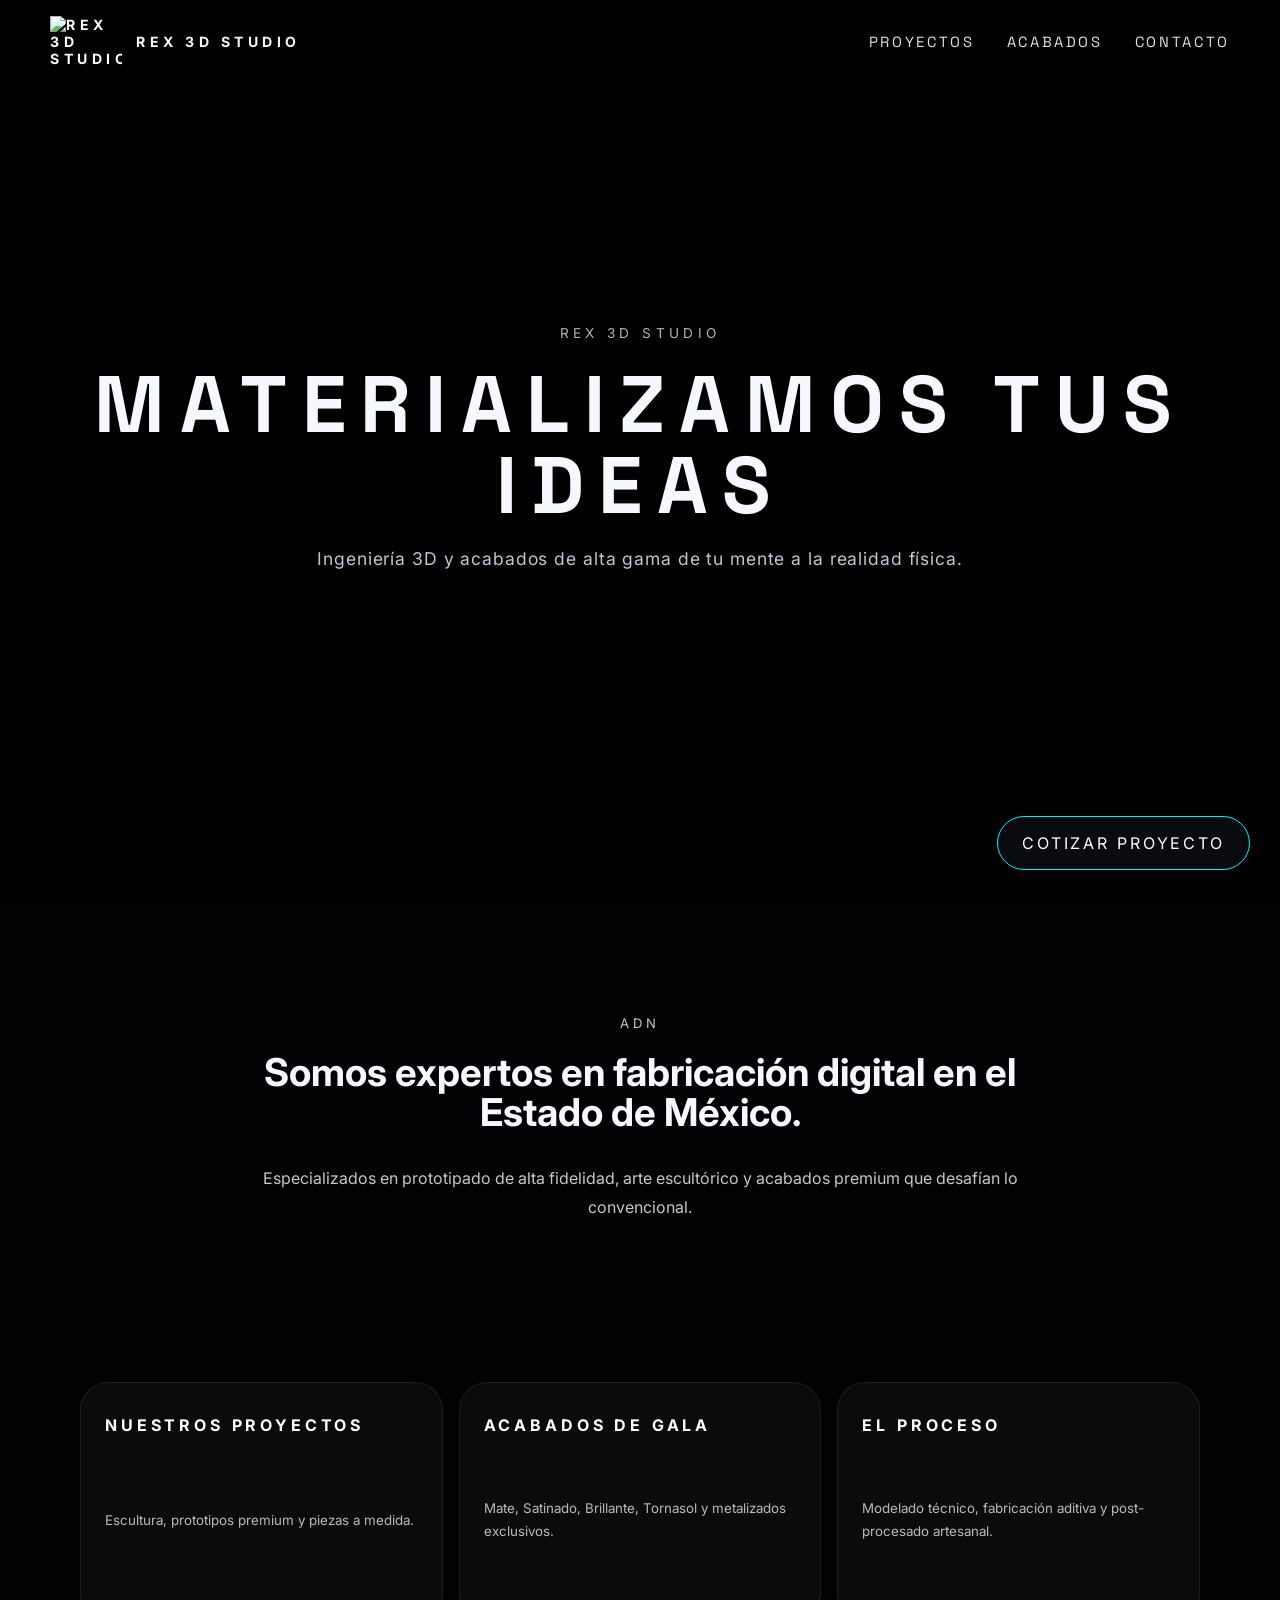
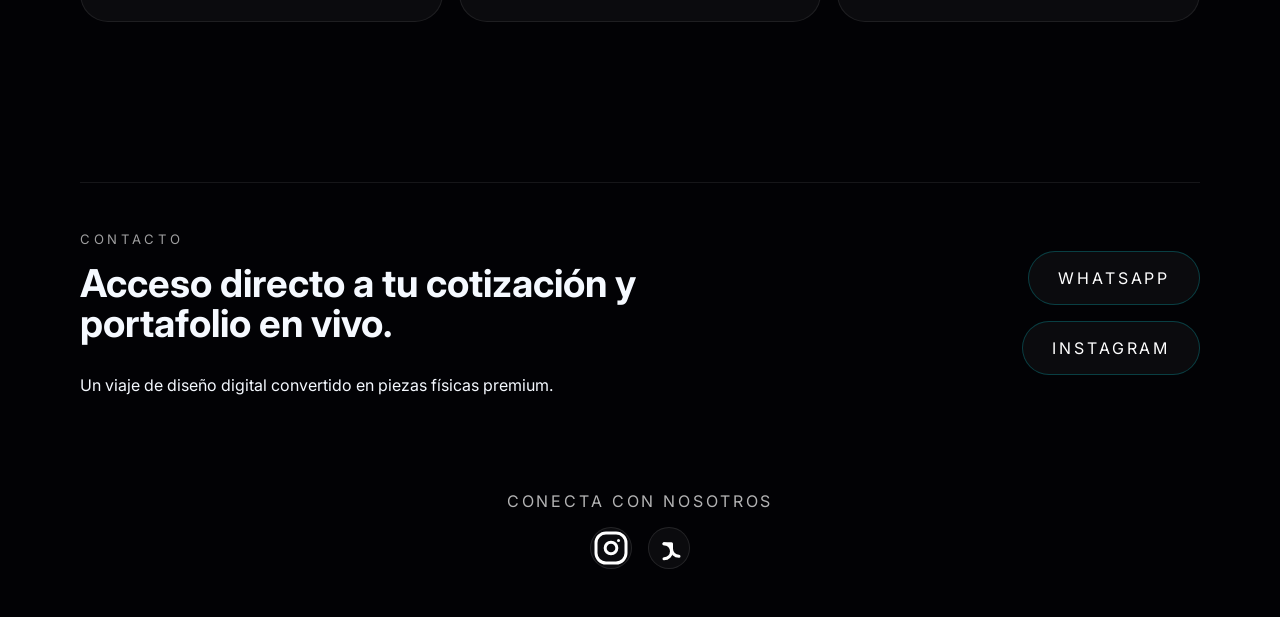
==== index.html @ b2975e6d "boton sig0.1" ====
﻿<!DOCTYPE html>
<html lang="es">
<head>
    <meta charset="UTF-8">
    <meta name="viewport" content="width=device-width, initial-scale=1.0">
    <title>REX 3D STUDIO | Si puedes imaginarlo, lo materializamos</title>
    <link rel="preconnect" href="https://fonts.googleapis.com">
    <link rel="preconnect" href="https://fonts.gstatic.com" crossorigin>
    <link href="https://fonts.googleapis.com/css2?family=Inter:wght@400;500;600;700;800&family=Space+Grotesk:wght@400;500;600;700&display=swap" rel="stylesheet">
    <link rel="stylesheet" href="styles.css">
</head>
<body>
    <div class="loading-line" id="loadingLine"></div>

    <header id="main-header">
        <div class="header-inner">
            <a href="#hero" class="brand">
                <img src="logo.jpeg" alt="REX 3D STUDIO" class="logo-image">
                <span>REX 3D STUDIO</span>
            </a>
            <nav class="nav-links">
                <a href="#proyectos">Proyectos</a>
                <a href="#acabados">Acabados</a>
                <a href="#contacto">Contacto</a>
            </nav>
        </div>
    </header>

    <main>
        <section class="hero" id="hero">
            <video class="hero-video" autoplay muted loop playsinline>
                <source src="timelaps.mp4" type="video/mp4">
            </video>
            <div class="hero-overlay"></div>
            <div class="hero-copy">
                <p class="eyebrow">REX 3D STUDIO</p>
                <h1 class="hero-title">MATERIALIZAMOS TUS IDEAS</h1>
                <p class="hero-subtitle">Ingeniería 3D y acabados de alta gama de tu mente a la realidad física.</p>
            </div>
        </section>

        <section class="section brand-adn">
            <div class="section-content compact">
                <p class="section-eyebrow">ADN</p>
                <h2>Somos expertos en fabricación digital en el Estado de México.</h2>
                <p>Especializados en prototipado de alta fidelidad, arte escultórico y acabados premium que desafían lo convencional.</p>
            </div>
        </section>

        <section class="section hub-cards" id="proyectos">
            <div class="section-content">
                <div class="miniapp-grid">
                    <button type="button" class="detail-card" data-panel="projects">
                        <span class="miniapp-label">NUESTROS PROYECTOS</span>
                        <small>Escultura, prototipos premium y piezas a medida.</small>
                    </button>
                    <button type="button" class="detail-card" data-panel="acabados">
                        <span class="miniapp-label">ACABADOS DE GALA</span>
                        <small>Mate, Satinado, Brillante, Tornasol y metalizados exclusivos.</small>
                    </button>
                    <button type="button" class="detail-card" data-panel="process">
                        <span class="miniapp-label">EL PROCESO</span>
                        <small>Modelado técnico, fabricación aditiva y post-procesado artesanal.</small>
                    </button>
                </div>
            </div>
        </section>

        <div id="acabados"></div>

        <section class="section contact" id="contacto">
            <div class="section-content contact-content">
                <div>
                    <p class="section-eyebrow">Contacto</p>
                    <h2>Acceso directo a tu cotización y portafolio en vivo.</h2>
                    <p>Un viaje de diseño digital convertido en piezas físicas premium.</p>
                </div>
                <div class="action-group">
                    <a class="contact-link" href="https://wa.me/" target="_blank" rel="noreferrer">WhatsApp</a>
                    <a class="contact-link contact-secondary" href="https://www.instagram.com/" target="_blank" rel="noreferrer">Instagram</a>
                </div>
            </div>
        </section>

        <footer class="footer">
            <div class="footer-inner">
                <p>Conecta con nosotros</p>
                <div class="social-icons">
                    <a href="https://www.instagram.com/" target="_blank" rel="noreferrer" aria-label="Instagram">
                        <svg viewBox="0 0 24 24" fill="none" stroke="currentColor" stroke-width="1.8" stroke-linecap="round" stroke-linejoin="round">
                            <rect x="3" y="3" width="18" height="18" rx="6"></rect>
                            <path d="M16.5 7.5h.01"></path>
                            <path d="M12 8.5a3.5 3.5 0 1 0 0 7 3.5 3.5 0 0 0 0-7z"></path>
                        </svg>
                    </a>
                    <a href="https://www.tiktok.com/" target="_blank" rel="noreferrer" aria-label="TikTok">
                        <svg viewBox="0 0 24 24" fill="none" stroke="currentColor" stroke-width="1.8" stroke-linecap="round" stroke-linejoin="round">
                            <path d="M9 18.5a4.5 4.5 0 1 0 0-9"></path>
                            <path d="M9 9.5h4.5v3a4.5 4.5 0 0 0 4.5 4.5"></path>
                        </svg>
                    </a>
                </div>
            </div>
        </footer>
    </main>

    <div id="detailOverlay" class="detail-overlay" aria-hidden="true">
        <div class="detail-overlay-card">
            <button type="button" class="detail-close" aria-label="Cerrar detalles">×</button>
            <div class="detail-panel active" data-panel="projects">
                <p class="section-eyebrow">NUESTROS PROYECTOS</p>
                <h2>Piezas esculturales con ingeniería aplicada.</h2>
                <p class="detail-copy">Cada proyecto nace de una idea, se desarrolla con precisión técnica y se termina con un acabado digno de una exposición. Operamos en el Estado de México con procesos adaptados a piezas únicas y series limitadas.</p>
                <div class="detail-gallery">
                    <div class="detail-card-media" style="background-image: url('new dino.jpeg');"></div>
                    <div class="detail-card-media" style="background-image: url('t rex.jpg');"></div>
                    <div class="detail-card-media" style="background-image: url('dino-scroll.png.jpeg');"></div>
                </div>
            </div>
            <div class="detail-panel" data-panel="acabados">
                <p class="section-eyebrow">ACABADOS DE GALA</p>
                <h2>Texturas premium que trascienden el molde.</h2>
                <p class="detail-copy">Desde un mate profundo hasta metales luminosos, cada acabado está pensado para intensificar la presencia de la pieza en su entorno.</p>
                <ul class="finish-list">
                    <li>Mate</li>
                    <li>Satinado</li>
                    <li>Brillante</li>
                    <li>Tornasol</li>
                    <li>MC00</li>
                    <li>Hidrocromo</li>
                    <li>Metalizado Oro</li>
                    <li>Metalizado Plata</li>
                    <li>Metalizado Bronce</li>
                </ul>
            </div>
            <div class="detail-panel" data-panel="process">
                <p class="section-eyebrow">EL PROCESO</p>
                <h2>De la idea al objeto con excelencia técnica.</h2>
                <div class="process-grid">
                    <div class="process-step">
                        <span>1</span>
                        <h3>Modelado / Optimización</h3>
                        <p>Adaptamos tu idea al volumen y tipo de pieza, garantizando calidad, solidez y suavidad en cada cara.</p>
                    </div>
                    <div class="process-step">
                        <span>2</span>
                        <h3>Fabricación Aditiva</h3>
                        <p>Impresión de precisión con soporte inteligente y perfiles optimizados para minimizar retrabajo.</p>
                    </div>
                    <div class="process-step">
                        <span>3</span>
                        <h3>Post-procesado Artesanal</h3>
                        <p>Pulido, pintura y acabado manual para un resultado que combina ingeniería y presencia de galería.</p>
                    </div>
                </div>
            </div>
        </div>
    </div>

    <button type="button" id="btn-cotizar-flotante" class="sticky-quote">COTIZAR PROYECTO</button>

    <div id="modal-cotizacion" class="quote-modal" aria-hidden="true">
        <div class="quote-modal-backdrop"></div>
        <div class="quote-modal-card">
            <button type="button" class="modal-close" aria-label="Cerrar cotización">×</button>
            <div class="modal-heading">
                <p class="modal-eyebrow">Solicitud de Cotización</p>
                <h2>Calcula tu presupuesto</h2>
                <p>Ingresa datos, obtén un estimado y confirma tu proyecto por WhatsApp.</p>
            </div>
            <form class="quote-form">
                <!-- PASO 1: Materiales -->
                <div id="paso-1" class="quote-step active">
                    <label>
                        Selección de Base
                        <select id="acabadoSelect" name="tipoBase">
                            <option value="" disabled selected>Selecciona una base</option>
                            <option value="Filamento Directo">Filamento Directo (Económico)</option>
                            <option value="Acabado Plus">Acabado Plus</option>
                        </select>
                    </label>
                    <label>
                        Efecto Especial
                        <select id="efectoSelect" name="acabadoEspecial">
                            <option value="" disabled selected>Selecciona un efecto</option>
                            <option value="Mate">Mate</option>
                            <option value="Satinado">Satinado</option>
                            <option value="Brillante">Brillante</option>
                            <option value="Tornasol">Tornasol</option>
                            <option value="MC00">MC00</option>
                            <option value="Hidrocromo">Hidrocromo</option>
                            <option value="Metalizado Oro">Metalizado Oro</option>
                            <option value="Metalizado Plata">Metalizado Plata</option>
                            <option value="Metalizado Bronce">Metalizado Bronce</option>
                        </select>
                    </label>
                    <p class="quote-error" id="quoteError-paso-1"></p>
                    <div class="step-footer">
                        <button type="button" id="btn-siguiente-paso-1" class="btn-secondary">Siguiente</button>
                    </div>
                </div>

                <!-- PASO 2: Ingeniería -->
                <div id="paso-2" class="quote-step" style="display: none;">
                    <div class="dimension-grid">
                        <label>
                            Largo (mm)
                            <input type="number" id="input-largo" name="largo" min="0" step="1" placeholder="Largo">
                        </label>
                        <label>
                            Ancho (mm)
                            <input type="number" id="input-ancho" name="ancho" min="0" step="1" placeholder="Ancho">
                        </label>
                        <label>
                            Alto (mm)
                            <input type="number" id="input-alto" name="alto" min="0" step="1" placeholder="Alto">
                        </label>
                        <label>
                            Cantidad de piezas
                            <input type="number" id="input-cantidad" name="cantidad" min="1" step="1" placeholder="1" value="1">
                        </label>
                    </div>
                    <p class="quote-error" id="quoteError-paso-2"></p>
                    <div class="step-footer step-controls">
                        <button type="button" id="btn-anterior-paso-2" class="btn-secondary prev-step">Anterior</button>
                        <button type="button" id="btn-siguiente-paso-2" class="btn-secondary">Siguiente</button>
                    </div>
                </div>

                <!-- PASO 3: Personalización -->
                <div id="paso-3" class="quote-step" style="display: none;">
                    <label>
                        Especificaciones (opcional)
                        <textarea id="textarea-especificaciones" name="especificaciones" rows="4" placeholder="Describe detalles opcionales, colores, texturas o usos"></textarea>
                    </label>
                    <label>
                        Imágenes de referencia (opcional, máximo 2)
                        <input type="file" id="input-imagenes" name="imagenes" accept="image/png, image/jpeg, image/webp" multiple>
                    </label>
                    <p class="quote-error" id="quoteError-paso-3"></p>
                    <div class="step-footer step-controls">
                        <button type="button" id="btn-anterior-paso-3" class="btn-secondary prev-step">Anterior</button>
                        <button type="button" id="btn-siguiente-paso-3" class="btn-secondary">Siguiente</button>
                    </div>
                </div>

                <!-- PASO 4: Resultado -->
                <div id="paso-4" class="quote-step" style="display: none;">
                    <div class="estimate-result" id="estimateResult"></div>
                    <div class="step-footer step-controls">
                        <button type="button" id="btn-anterior-paso-4" class="btn-secondary prev-step">Anterior</button>
                        <button type="button" id="btn-confirmar" class="btn-secondary">Finalizar y Enviar a WhatsApp</button>
                    </div>
                </div>
            </form>
        </div>
    </div>

    <script src="script.js"></script>
</body>
</html>
---- styles.css ----
﻿/* Reset y base */
* {
    margin: 0;
    padding: 0;
    box-sizing: border-box;
}

:root {
    color-scheme: dark;
    font-family: 'Inter', sans-serif;
    background: #020205;
    color: #f5f9ff;
    --accent: #00f3ff;
    --surface: rgba(10, 12, 18, 0.95);
    --text-soft: rgba(255, 255, 255, 0.72);
    --border-soft: rgba(255, 255, 255, 0.08);
}

html {
    scroll-behavior: smooth;
}

html,
body {
    width: 100%;
    min-height: 100%;
    background: #020205;
}

body {
    overflow-x: hidden;
    opacity: 0;
    transition: opacity 0.6s ease;
}

body.loaded {
    opacity: 1;
}

button, input, select, textarea {
    font: inherit;
}

a {
    color: inherit;
    text-decoration: none;
}

img {
    display: block;
    max-width: 100%;
}

*::-webkit-scrollbar {
    width: 6px;
    height: 6px;
}

*::-webkit-scrollbar-track {
    background: #020205;
}

*::-webkit-scrollbar-thumb {
    background: var(--accent);
    border-radius: 999px;
}

.loading-line {
    position: fixed;
    inset: 0 auto auto 0;
    height: 2px;
    width: 0;
    background: var(--accent);
    z-index: 2000;
    transition: width 1.2s ease, opacity 0.4s ease;
}

body.loading-done .loading-line {
    width: 100%;
    opacity: 0;
}

header {
    position: fixed;
    inset: 0 auto auto 0;
    width: 100%;
    z-index: 1000;
    padding: 1rem 2rem;
    transition: transform 0.35s ease, background 0.4s ease, border-bottom 0.4s ease, opacity 0.35s ease;
    background: transparent;
    transform: translateY(0);
    opacity: 1;
}

header.scroll-active {
    background: rgba(8, 10, 20, 0.72);
    backdrop-filter: blur(16px);
    border-bottom: 1px solid rgba(255, 255, 255, 0.08);
}

header.hide {
    transform: translateY(-105%);
    opacity: 0;
    pointer-events: none;
}

.header-inner {
    max-width: 1180px;
    margin: 0 auto;
    display: flex;
    align-items: center;
    justify-content: space-between;
    gap: 1rem;
}

.brand {
    display: inline-flex;
    align-items: center;
    gap: 0.9rem;
    text-transform: uppercase;
    letter-spacing: 0.32em;
    font-weight: 700;
    font-size: 0.88rem;
}

.logo-image {
    max-width: 72px;
    height: auto;
    filter: brightness(1.1);
}

.nav-links {
    display: flex;
    gap: 2rem;
    font-family: 'Space Grotesk', sans-serif;
    font-size: 0.92rem;
    letter-spacing: 0.18em;
    text-transform: uppercase;
}

.nav-links a {
    color: rgba(255,255,255,0.88);
    transition: transform 0.2s ease, color 0.2s ease;
}

.nav-links a:hover {
    color: var(--accent);
    transform: translateY(-1px);
}

.btn-header {
    padding: 0.85rem 1.4rem;
    border-radius: 999px;
    border: 1px solid rgba(0, 243, 255, 0.35);
    background: rgba(255, 255, 255, 0.04);
    color: #ffffff;
    text-transform: uppercase;
    letter-spacing: 0.18em;
    cursor: pointer;
    transition: transform 0.25s ease, background 0.25s ease;
}

.btn-header:hover {
    transform: translateY(-2px);
    background: rgba(0, 243, 255, 0.12);
}

.hero {
    position: relative;
    width: 100vw;
    height: 100vh;
    overflow: hidden;
    display: grid;
    place-items: center;
}

.hero-video {
    position: absolute;
    inset: 0;
    width: 100%;
    height: 100%;
    object-fit: cover;
}

.hero-overlay {
    position: absolute;
    inset: 0;
    background: rgba(0, 0, 0, 0.55);
}

.hero-copy {
    position: relative;
    z-index: 1;
    text-align: center;
    padding: 0 1rem;
    max-width: 95%;
    width: 100%;
    margin: 0 auto;
}

.eyebrow {
    color: rgba(255,255,255,0.7);
    letter-spacing: 0.32em;
    text-transform: uppercase;
    font-size: 0.85rem;
    margin-bottom: 1.4rem;
}

.hero-title {
    font-family: 'Space Grotesk', sans-serif;
    font-size: clamp(2rem, 8vw, 5rem);
    letter-spacing: 0.18em;
    line-height: 1.02;
    text-transform: uppercase;
    margin-bottom: 1rem;
}

.hero-subtitle {
    color: rgba(225, 236, 255, 0.84);
    letter-spacing: 0.05em;
    text-transform: none;
    font-size: clamp(0.95rem, 1.4vw, 1.1rem);
    line-height: 1.8;
    max-width: 90%;
    margin: 0 auto;
}

.section {
    padding: 6rem 2rem 4rem;
}

.brand-adn .section-content {
    max-width: 760px;
    text-align: center;
    margin: 0 auto;
}

.brand-adn .section-content p {
    color: rgba(255,255,255,0.78);
    margin-top: 1rem;
    line-height: 1.8;
}

.miniapp-grid {
    display: grid;
    gap: 1rem;
    grid-template-columns: repeat(3, minmax(0, 1fr));
}

.detail-card {
    display: grid;
    gap: 1rem;
    padding: 2rem 1.5rem;
    min-height: 240px;
    align-items: start;
    border-radius: 28px;
    background: rgba(255,255,255,0.04);
    border: 1px solid rgba(255,255,255,0.08);
    color: #ffffff;
    text-align: left;
    transition: transform 0.3s ease, border-color 0.3s ease, background 0.3s ease;
    cursor: pointer;
}

.detail-card:hover {
    transform: translateY(-6px);
    border-color: rgba(0,243,255,0.26);
    background: rgba(0, 243, 255, 0.08);
}

.miniapp-label {
    display: block;
    font-size: 1rem;
    letter-spacing: 0.24em;
    text-transform: uppercase;
    font-weight: 700;
}

.detail-card small {
    color: rgba(255,255,255,0.72);
    line-height: 1.7;
}

.contact-content {
    display: flex;
    justify-content: space-between;
    align-items: center;
    gap: 2rem;
}

.action-group {
    display: flex;
    gap: 1rem;
    flex-wrap: wrap;
    justify-content: flex-end;
}

.contact-secondary {
    background: rgba(255,255,255,0.04);
    border-color: rgba(255,255,255,0.12);
}

.footer {
    padding: 2rem 2rem 3rem;
}

.footer-inner {
    max-width: 1120px;
    margin: 0 auto;
    display: flex;
    flex-direction: column;
    justify-content: center;
    align-items: center;
    gap: 1rem;
}

.footer-inner p {
    color: rgba(255,255,255,0.7);
    letter-spacing: 0.18em;
    text-transform: uppercase;
}

.social-icons {
    display: flex;
    gap: 1rem;
}

.social-icons a {
    width: 42px;
    height: 42px;
    display: inline-flex;
    justify-content: center;
    align-items: center;
    border-radius: 50%;
    background: rgba(255,255,255,0.04);
    border: 1px solid rgba(255,255,255,0.1);
    color: #ffffff;
    transition: background 0.25s ease, transform 0.25s ease;
}

.social-icons a:hover {
    background: rgba(0,243,255,0.14);
    transform: translateY(-2px);
}

.detail-overlay {
    position: fixed;
    inset: 0;
    display: none;
    align-items: center;
    justify-content: center;
    background: rgba(0, 0, 0, 0.94);
    z-index: 15000;
    padding: 2rem;
}

.detail-overlay.active {
    display: flex;
}

.detail-overlay-card {
    position: relative;
    width: min(100%, 1040px);
    max-height: min(96vh, 920px);
    overflow-y: auto;
    padding: 2.4rem;
    border-radius: 32px;
    background: rgba(8, 10, 18, 0.98);
    border: 1px solid rgba(0,243,255,0.18);
    box-shadow: 0 40px 110px rgba(0,0,0,0.45);
}

.detail-close {
    position: absolute;
    top: 1.2rem;
    right: 1.2rem;
    width: 44px;
    height: 44px;
    border-radius: 50%;
    border: 1px solid rgba(255,255,255,0.14);
    background: rgba(255,255,255,0.06);
    color: #ffffff;
    font-size: 1.4rem;
    cursor: pointer;
    transition: transform 0.2s ease, background 0.2s ease;
}

.detail-close:hover {
    transform: scale(1.05);
    background: rgba(255,255,255,0.12);
}

.detail-panel {
    display: none;
}

.detail-panel.active {
    display: block;
}

.detail-copy {
    color: rgba(255,255,255,0.8);
    line-height: 1.85;
    margin: 1.4rem 0 1.8rem;
}

.detail-gallery {
    display: grid;
    grid-template-columns: repeat(3, minmax(0, 1fr));
    gap: 1rem;
}

.detail-card-media {
    min-height: 220px;
    border-radius: 24px;
    background-size: cover;
    background-position: center;
    box-shadow: inset 0 0 0 1px rgba(255,255,255,0.08);
}

.finish-list {
    display: grid;
    gap: 0.8rem;
    grid-template-columns: repeat(2, minmax(0, 1fr));
    list-style: none;
    margin: 1.8rem 0 0;
    padding: 0;
}

.finish-list li {
    padding: 1rem 1.2rem;
    border-radius: 18px;
    background: rgba(255,255,255,0.04);
    border: 1px solid rgba(255,255,255,0.08);
    color: #ffffff;
}

.process-grid {
    display: grid;
    gap: 1.3rem;
    margin-top: 1.8rem;
}

.process-step {
    padding: 1.6rem 1.4rem;
    border-radius: 24px;
    background: rgba(255,255,255,0.04);
    border: 1px solid rgba(255,255,255,0.08);
}

.process-step span {
    display: inline-flex;
    width: 36px;
    height: 36px;
    align-items: center;
    justify-content: center;
    border-radius: 50%;
    background: var(--accent);
    color: #020205;
    font-weight: 700;
    margin-bottom: 1rem;
}

.process-step h3 {
    margin-bottom: 0.85rem;
}

.process-step p {
    color: rgba(255,255,255,0.78);
    line-height: 1.75;
}

@media (max-width: 980px) {
    .cards-grid {
        grid-template-columns: repeat(2, minmax(0, 1fr));
    }
    .miniapp-grid {
        grid-template-columns: repeat(2, minmax(0, 1fr));
    }
    .footer-inner {
        flex-direction: column;
        align-items: flex-start;
    }
}

@media (max-width: 720px) {
    header {
        padding: 1rem 1rem;
    }
    .header-inner {
        gap: 0.75rem;
        flex-wrap: wrap;
    }
    .nav-links {
        gap: 1rem;
        font-size: 0.78rem;
    }
    .hero-title {
        font-size: clamp(3rem, 12vw, 4.2rem);
        letter-spacing: 0.22em;
    }
    .miniapp-grid,
    .detail-gallery,
    .process-grid {
        grid-template-columns: 1fr;
    }
    .contact-content {
        flex-direction: column;
        align-items: flex-start;
    }
    .action-group {
        justify-content: flex-start;
    }
    .sticky-quote {
        right: 16px;
        bottom: 16px;
        padding: 0.95rem 1.3rem;
    }
}


.section-content {
    max-width: 1120px;
    margin: 0 auto;
}

.section-eyebrow {
    color: rgba(255,255,255,0.62);
    letter-spacing: 0.28em;
    text-transform: uppercase;
    margin-bottom: 1rem;
    font-size: 0.82rem;
}

.section h2 {
    font-size: clamp(2rem, 3vw, 3.6rem);
    line-height: 1.05;
    margin-bottom: 2rem;
    max-width: 760px;
}

.cards-grid,
.finishes-grid {
    display: grid;
    gap: 1.5rem;
}

.cards-grid {
    grid-template-columns: repeat(3, minmax(0, 1fr));
}

.project-card,
.finish-card {
    position: relative;
    overflow: hidden;
    border-radius: 24px;
    background: rgba(255,255,255,0.04);
    border: 1px solid rgba(255,255,255,0.08);
    min-height: 280px;
    display: flex;
    flex-direction: column;
    justify-content: flex-end;
    transition: transform 0.35s ease, border-color 0.35s ease;
}

.project-card:hover,
.finish-card:hover {
    transform: translateY(-6px);
    border-color: rgba(0,243,255,0.25);
}

.project-image {
    position: absolute;
    inset: 0;
    background-size: cover;
    background-position: center;
    filter: brightness(0.55);
}

.project-card h3,
.finish-card {
    position: relative;
    color: #ffffff;
    font-size: 1.4rem;
    margin-bottom: 0.75rem;
    z-index: 1;
}

.project-card p {
    position: relative;
    color: rgba(255,255,255,0.8);
    line-height: 1.8;
    z-index: 1;
    margin-bottom: 1.2rem;
}

.project-card > * {
    position: relative;
    z-index: 1;
}

.finish-card {
    display: grid;
    place-items: center;
    min-height: 140px;
    color: #ffffff;
    font-size: 1rem;
    text-transform: uppercase;
    letter-spacing: 0.18em;
}

.finish-card::before {
    content: '';
    position: absolute;
    inset: 0;
    background: rgba(0,0,0,0.2);
    z-index: 0;
}

.contact-content {
    display: flex;
    justify-content: space-between;
    align-items: center;
    gap: 2rem;
    border-top: 1px solid rgba(255,255,255,0.08);
    padding-top: 3rem;
}

.contact-link {
    display: inline-flex;
    padding: 1rem 1.8rem;
    border-radius: 999px;
    border: 1px solid rgba(0,243,255,0.22);
    background: rgba(255,255,255,0.04);
    text-transform: uppercase;
    letter-spacing: 0.18em;
    color: #ffffff;
    transition: transform 0.25s ease, box-shadow 0.25s ease;
}

.contact-link:hover {
    transform: translateY(-2px);
    box-shadow: 0 18px 42px rgba(0,243,255,0.12);
}

.sticky-quote {
    position: fixed;
    bottom: 30px;
    right: 30px;
    z-index: 9999;
    padding: 1rem 1.5rem;
    border-radius: 50px;
    border: 1px solid var(--accent);
    background: rgba(10,12,18,0.96);
    color: #ffffff;
    text-transform: uppercase;
    letter-spacing: 0.18em;
    cursor: pointer;
    animation: pulse 4s ease-in-out infinite;
    transition: transform 0.25s ease, box-shadow 0.25s ease;
}

.sticky-quote:hover {
    transform: translateY(-2px);
}

@keyframes pulse {
    0%, 100% {
        box-shadow: 0 0 0 0 rgba(0,243,255,0.14);
    }
    50% {
        box-shadow: 0 0 30px 8px rgba(0,243,255,0.12);
    }
}

.quote-modal {
    position: fixed;
    inset: 0;
    display: none;
    align-items: center;
    justify-content: center;
    z-index: 10000;
}

.quote-modal.active {
    display: flex;
}

.quote-modal-backdrop {
    position: absolute;
    inset: 0;
    background: rgba(0, 0, 0, 0.82);
    backdrop-filter: blur(12px);
}

.quote-modal-card {
    position: relative;
    width: min(96vw, 760px);
    max-height: min(94vh, 860px);
    overflow-y: auto;
    padding: 2.6rem;
    border-radius: 26px;
    background: rgba(17, 17, 17, 0.96);
    border: 1px solid #00f3ff;
    backdrop-filter: blur(10px);
    box-shadow: 0 36px 120px rgba(0,0,0,0.45);
}

.modal-close {
    position: absolute;
    top: 1rem;
    right: 1rem;
    width: 42px;
    height: 42px;
    border-radius: 50%;
    border: 1px solid rgba(255,255,255,0.16);
    background: rgba(255,255,255,0.05);
    color: #ffffff;
    font-size: 1.3rem;
    cursor: pointer;
    transition: transform 0.2s ease, background 0.2s ease;
}

.modal-close:hover {
    transform: scale(1.05);
    background: rgba(255,255,255,0.12);
}

.modal-heading {
    margin-bottom: 1.8rem;
}

.modal-eyebrow {
    color: var(--accent);
    letter-spacing: 0.3em;
    text-transform: uppercase;
    font-size: 0.75rem;
    margin-bottom: 0.9rem;
}

.quote-modal-card h2 {
    font-size: clamp(2rem, 2.5vw, 2.6rem);
    margin-bottom: 0.8rem;
}

.quote-modal-card p {
    color: rgba(255,255,255,0.77);
    line-height: 1.75;
}

.quote-form {
    display: flex;
    flex-direction: column;
    gap: 1.5rem;
}

.modal-step {
    display: none;
    gap: 1.5rem;
}

.modal-step.active {
    display: block;
}

.quote-form label {
    display: grid;
    gap: 0.6rem;
    margin-bottom: 20px;
    color: rgba(255,255,255,0.9);
    font-weight: 500;
}

.quote-error {
    color: #f96;
    font-size: 0.95rem;
    min-height: 1.2rem;
}

.quote-form select,
.quote-form input,
.quote-form textarea {
    width: 100%;
    background: rgba(255,255,255,0.05);
    border: 1px solid rgba(0,243,255,0.18);
    color: #ffffff;
    padding: 1rem 1.1rem;
    border-radius: 18px;
    outline: none;
    transition: border-color 0.25s ease, box-shadow 0.25s ease;
}

.quote-form select {
    appearance: none;
    -webkit-appearance: none;
    -moz-appearance: none;
    background-image: linear-gradient(45deg, transparent 50%, var(--accent) 50%), linear-gradient(135deg, var(--accent) 50%, transparent 50%);
    background-position: calc(100% - 1rem) calc(1rem + 2px), calc(100% - 0.75rem) calc(1rem + 2px);
    background-size: 8px 8px, 8px 8px;
    background-repeat: no-repeat;
}

.quote-form select option {
    background: #1a1a1a;
    color: #ffffff;
}

.quote-form input:focus,
.quote-form select:focus,
.quote-form textarea:focus {
    border-color: var(--accent);
    box-shadow: 0 0 0 4px rgba(0,243,255,0.12);
}

.dimension-grid {
    display: grid;
    gap: 1rem;
    grid-template-columns: repeat(3, minmax(0, 1fr));
}

.file-upload {
    display: grid;
    gap: 0.8rem;
    padding: 1rem;
    border: 1px dashed rgba(0,243,255,0.22);
    border-radius: 18px;
    background: rgba(255,255,255,0.03);
    cursor: pointer;
}

.file-upload span {
    display: inline-flex;
    justify-content: center;
    align-items: center;
    padding: 0.95rem 1rem;
    border-radius: 18px;
    background: rgba(0,243,255,0.08);
    color: #ffffff;
    font-weight: 700;
}

.file-upload input {
    display: none;
}

.estimate-result {
    display: none;
    margin-top: 1rem;
    padding: 1rem 1.1rem;
    border-radius: 18px;
    background: rgba(0,243,255,0.08);
    border: 1px solid rgba(0,243,255,0.18);
    color: #e6f7ff;
    line-height: 1.6;
}

.btn-secondary,
.whatsapp-action {
    display: inline-flex;
    justify-content: center;
    align-items: center;
    width: 100%;
    padding: 1rem 1.2rem;
    border-radius: 50px;
    border: 1px solid rgba(0,243,255,0.18);
    background: rgba(255,255,255,0.05);
    color: #ffffff;
    cursor: pointer;
    transition: transform 0.25s ease, background 0.25s ease;
}

.btn-secondary:hover,
.whatsapp-action:hover {
    transform: translateY(-2px);
    background: rgba(0,243,255,0.22);
    border-color: rgba(0,243,255,0.35);
}

.step-footer {
    margin-top: 1.5rem;
}

.whatsapp-action {
    display: none;
    margin-top: 1rem;
}

.step-controls {
    display: flex;
    gap: 1rem;
    justify-content: flex-end;
    flex-wrap: wrap;
}

.quote-form textarea {
    min-height: 140px;
    resize: vertical;
}

.hidden {
    opacity: 0;
    transform: translateY(28px);
}

.fade-in-up {
    opacity: 1;
    transform: translateY(0);
    transition: opacity 0.8s ease, transform 0.8s ease;
}

.reveal {
    opacity: 0;
    transform: translateY(28px);
}

@media (max-width: 980px) {
    .cards-grid {
        grid-template-columns: repeat(2, minmax(0, 1fr));
    }
    .dimension-grid {
        grid-template-columns: 1fr;
    }
}

@media (max-width: 720px) {
    header {
        padding: 1rem 1rem;
    }
    .header-inner {
        gap: 0.75rem;
        flex-wrap: wrap;
    }
    .nav-links {
        gap: 1rem;
        font-size: 0.78rem;
    }
    .hero-title {
        font-size: clamp(3rem, 12vw, 4.2rem);
        letter-spacing: 0.22em;
    }
    .cards-grid,
    .finishes-grid {
        grid-template-columns: 1fr;
    }
    .contact-content {
        flex-direction: column;
        align-items: flex-start;
    }
    .sticky-quote {
        right: 16px;
        bottom: 16px;
        padding: 0.95rem 1.3rem;
    }
}
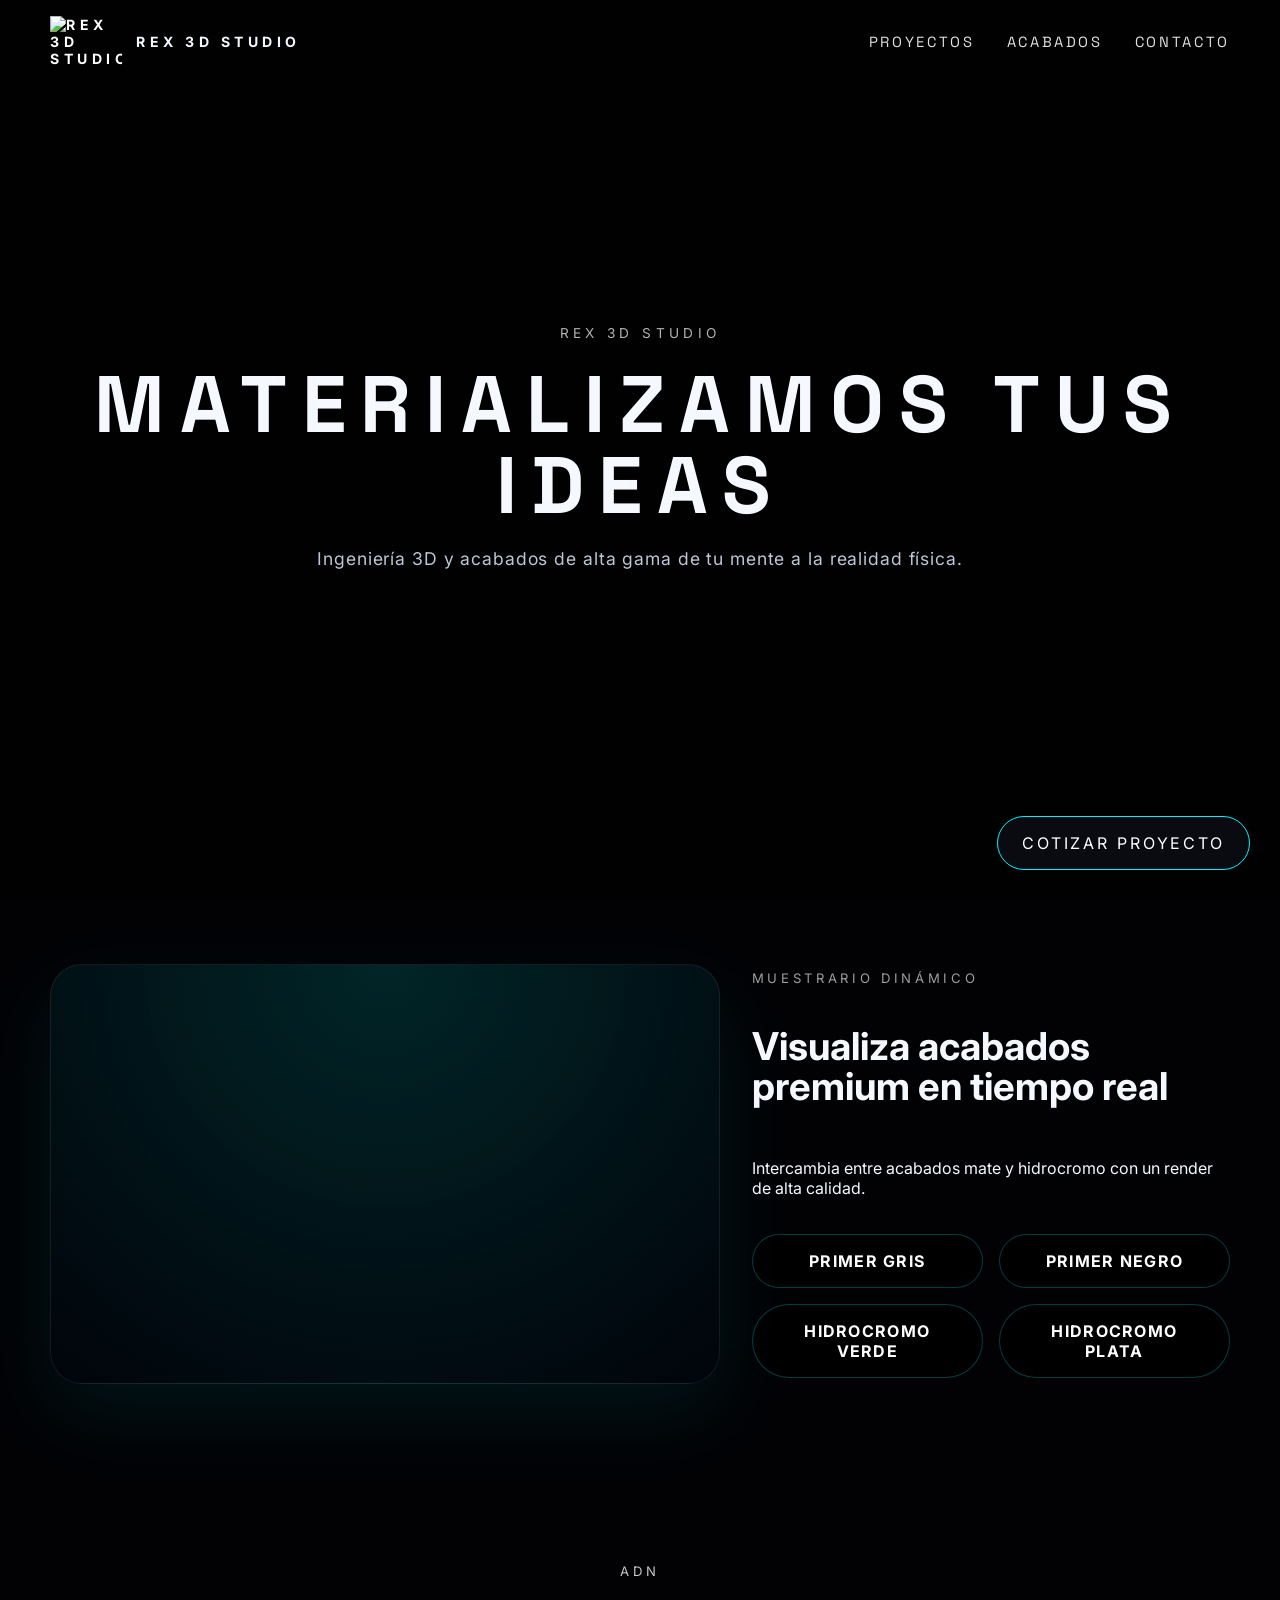
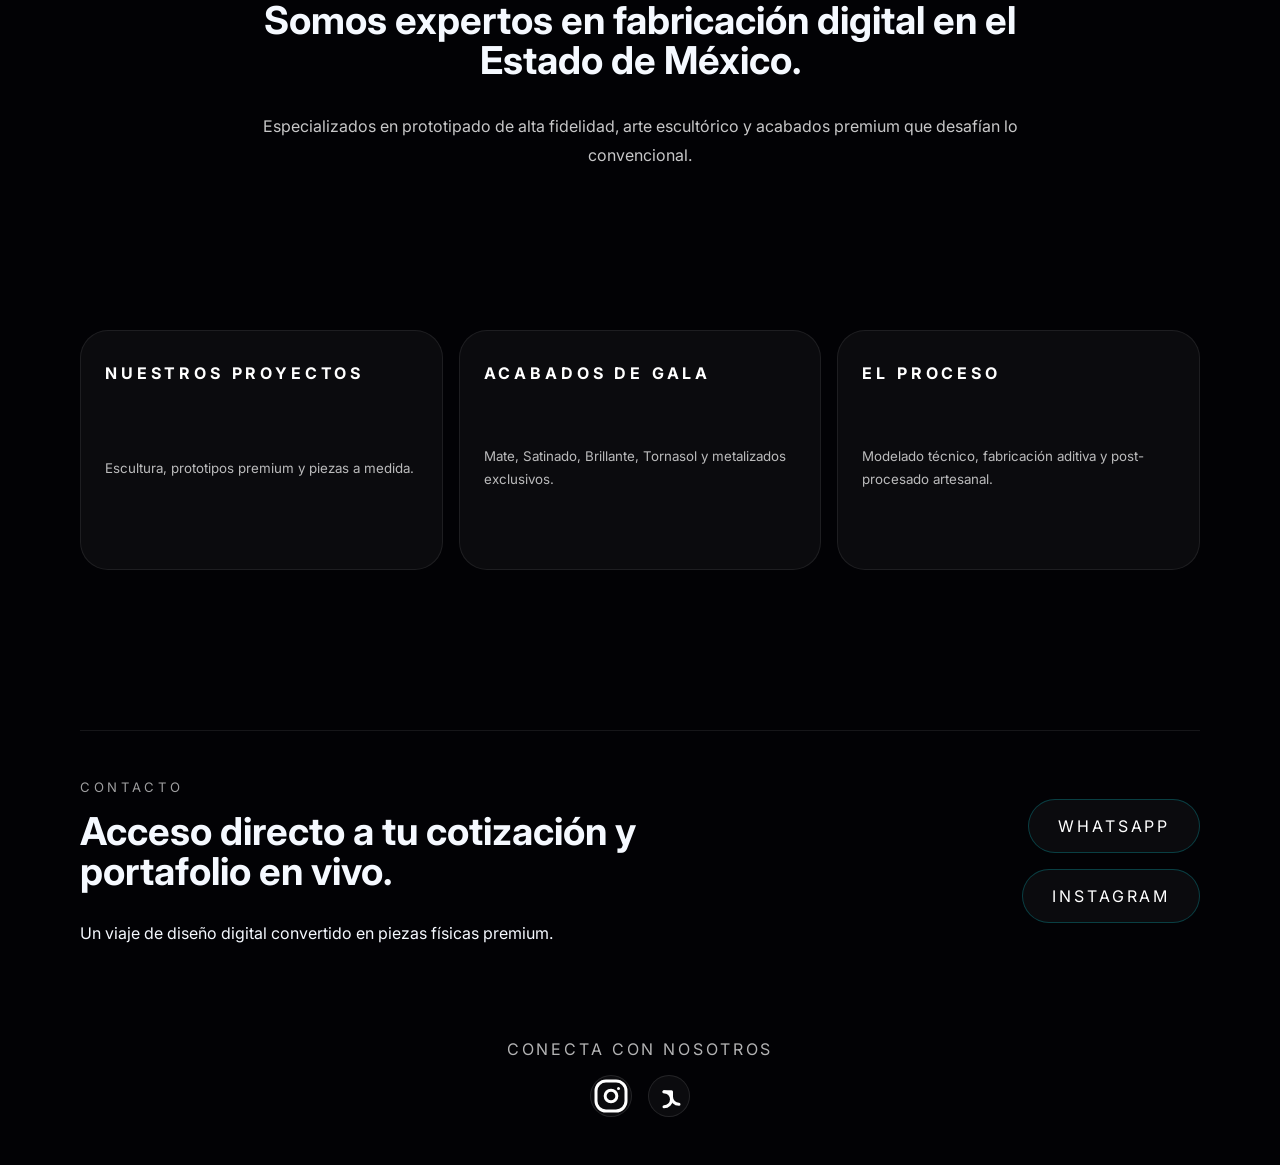
==== commit 6eb4014e: "esfera reubi cred" ====
--- a/index.html
+++ b/index.html
@@ -36,6 +36,27 @@
                 <p class="eyebrow">REX 3D STUDIO</p>
                 <h1 class="hero-title">MATERIALIZAMOS TUS IDEAS</h1>
                 <p class="hero-subtitle">Ingeniería 3D y acabados de alta gama de tu mente a la realidad física.</p>
+            </div>
+        </section>
+
+        <section id="muestrario-acabados" class="section section-muestrario">
+            <div class="section-content muestrario-grid">
+                <div class="muestrario-preview">
+                    <div class="muestrario-canvas-wrapper">
+                        <canvas id="muestrarioCanvas"></canvas>
+                    </div>
+                </div>
+                <div class="muestrario-controls">
+                    <p class="section-eyebrow">Muestrario Dinámico</p>
+                    <h2>Visualiza acabados premium en tiempo real</h2>
+                    <p>Intercambia entre acabados mate y hidrocromo con un render de alta calidad.</p>
+                    <div class="finish-buttons">
+                        <button type="button" class="finish-button" data-material="primer-gris">Primer Gris</button>
+                        <button type="button" class="finish-button" data-material="primer-negro">Primer Negro</button>
+                        <button type="button" class="finish-button" data-material="hidrocromo-verde">Hidrocromo Verde</button>
+                        <button type="button" class="finish-button" data-material="hidrocromo-plata">Hidrocromo Plata</button>
+                    </div>
+                </div>
             </div>
         </section>
 
@@ -235,7 +256,8 @@
                     </label>
                     <label>
                         Imágenes de referencia (opcional, máximo 2)
-                        <input type="file" id="input-imagenes" name="imagenes" accept="image/png, image/jpeg, image/webp" multiple>
+                        <input type="file" id="input-imagenes" name="imagenes" accept="image/png, image/jpeg, image/webp" multiple style="display: none;">
+                        <button type="button" id="btn-subir-imagenes" class="btn-upload">Seleccionar Imágenes</button>
                     </label>
                     <p class="quote-error" id="quoteError-paso-3"></p>
                     <div class="step-footer step-controls">
@@ -249,13 +271,15 @@
                     <div class="estimate-result" id="estimateResult"></div>
                     <div class="step-footer step-controls">
                         <button type="button" id="btn-anterior-paso-4" class="btn-secondary prev-step">Anterior</button>
-                        <button type="button" id="btn-confirmar" class="btn-secondary">Finalizar y Enviar a WhatsApp</button>
+                        <button type="button" id="btn-confirmar" class="btn-whatsapp">Hablar con un Especialista por WhatsApp</button>
                     </div>
                 </div>
             </form>
         </div>
     </div>
 
+    <script src="https://cdnjs.cloudflare.com/ajax/libs/three.js/r128/three.min.js"></script>
+    <script src="https://cdn.jsdelivr.net/npm/three@0.128.0/examples/js/loaders/GLTFLoader.js"></script>
     <script src="script.js"></script>
 </body>
 </html>
--- a/styles.css
+++ b/styles.css
@@ -239,6 +239,172 @@
     color: rgba(255,255,255,0.78);
     margin-top: 1rem;
     line-height: 1.8;
+}
+
+.section-muestrario {
+    padding: 4rem 2rem 4rem;
+}
+
+.section-muestrario .section-content {
+    max-width: 1180px;
+    margin: 0 auto;
+    display: grid;
+    grid-template-columns: 1.4fr 1fr;
+    gap: 2rem;
+    align-items: center;
+}
+
+.muestrario-preview {
+    display: flex;
+    align-items: center;
+    justify-content: center;
+}
+
+.muestrario-canvas-wrapper {
+    width: 100%;
+    min-height: 420px;
+    border-radius: 32px;
+    overflow: hidden;
+    background: radial-gradient(circle at top, rgba(0, 255, 255, 0.14), rgba(1, 4, 11, 0.95));
+    box-shadow: 0 30px 80px rgba(0, 255, 255, 0.08);
+    border: 1px solid rgba(255, 255, 255, 0.08);
+}
+
+#muestrarioCanvas {
+    width: 100%;
+    height: 100%;
+    display: block;
+}
+
+.muestrario-controls {
+    display: flex;
+    flex-direction: column;
+    gap: 1.25rem;
+}
+
+.muestrario-controls h2 {
+    font-size: clamp(2rem, 3vw, 2.8rem);
+    margin-top: 0.25rem;
+}
+
+.finish-buttons {
+    display: grid;
+    grid-template-columns: repeat(2, minmax(0, 1fr));
+    gap: 1rem;
+    margin-top: 1rem;
+}
+
+.finish-button {
+    border: 1px solid rgba(0, 255, 255, 0.24);
+    background: rgba(0, 0, 0, 0.62);
+    color: #ffffff;
+    border-radius: 999px;
+    padding: 1rem 1.25rem;
+    cursor: pointer;
+    font-weight: 700;
+    text-transform: uppercase;
+    letter-spacing: 0.08em;
+    transition: transform 0.2s ease, background 0.25s ease, box-shadow 0.25s ease, border-color 0.25s ease;
+}
+
+.finish-button:hover,
+.finish-button.active {
+    background: rgba(0, 255, 255, 0.16);
+    border-color: rgba(0, 255, 255, 0.55);
+    box-shadow: 0 0 24px rgba(0, 255, 255, 0.2);
+    transform: translateY(-1px);
+}
+
+.estimate-result {
+    display: block;
+}
+
+.estimate-result-card {
+    width: 100%;
+    text-align: center;
+    padding: 2rem 1.35rem;
+    background: transparent;
+    border: 1px solid rgba(255, 255, 255, 0.08);
+    border-radius: 28px;
+    box-shadow: inset 0 0 0 1px rgba(255, 255, 255, 0.03);
+}
+
+.estimate-label {
+    color: rgba(255, 255, 255, 0.75);
+    text-transform: uppercase;
+    letter-spacing: 0.22em;
+    font-size: 0.95rem;
+    margin-bottom: 0.8rem;
+}
+
+.estimate-value {
+    font-family: 'Space Grotesk', sans-serif;
+    font-size: clamp(2.5rem, 5vw, 4.8rem);
+    line-height: 1;
+    color: #ffffff;
+    margin-bottom: 1rem;
+}
+
+.estimate-note {
+    color: rgba(255, 255, 255, 0.74);
+    max-width: 38rem;
+    margin: 0 auto;
+    line-height: 1.85;
+}
+
+.estimate-empty {
+    color: rgba(255, 255, 255, 0.78);
+    text-align: center;
+}
+
+.btn-upload {
+    display: inline-flex;
+    align-items: center;
+    justify-content: center;
+    border: 1px solid #00ffff;
+    background: #000000;
+    color: #ffffff;
+    padding: 1rem 1.4rem;
+    border-radius: 999px;
+    cursor: pointer;
+    transition: transform 0.2s ease, box-shadow 0.3s ease;
+    text-transform: uppercase;
+    letter-spacing: 0.08em;
+}
+
+.btn-upload:hover {
+    transform: translateY(-1px);
+    box-shadow: 0 0 24px rgba(0, 255, 255, 0.2);
+}
+
+.btn-whatsapp {
+    display: inline-flex;
+    align-items: center;
+    justify-content: center;
+    width: 100%;
+    background: #25d366;
+    border: 1px solid #1ebe5b;
+    color: #ffffff;
+    padding: 1rem 1.25rem;
+    border-radius: 999px;
+    font-weight: 700;
+    box-shadow: 0 0 24px rgba(37, 211, 102, 0.28);
+    transition: transform 0.2s ease, box-shadow 0.25s ease;
+}
+
+.btn-whatsapp:hover {
+    transform: translateY(-1px);
+    box-shadow: 0 0 28px rgba(37, 211, 102, 0.38);
+}
+
+@media (max-width: 980px) {
+    .section-muestrario .section-content {
+        grid-template-columns: 1fr;
+    }
+
+    .finish-buttons {
+        grid-template-columns: 1fr;
+    }
 }
 
 .miniapp-grid {
@@ -502,6 +668,12 @@
     .miniapp-grid,
     .detail-gallery,
     .process-grid {
+        grid-template-columns: 1fr;
+    }
+    .section-muestrario .section-content {
+        grid-template-columns: 1fr;
+    }
+    .finish-buttons {
         grid-template-columns: 1fr;
     }
     .contact-content {
@@ -754,6 +926,11 @@
     gap: 1.5rem;
 }
 
+.quote-step {
+    text-align: center;
+    padding: 1rem 0;
+}
+
 .modal-step {
     display: none;
     gap: 1.5rem;
@@ -769,6 +946,7 @@
     margin-bottom: 20px;
     color: rgba(255,255,255,0.9);
     font-weight: 500;
+    text-align: center;
 }
 
 .quote-error {
@@ -839,19 +1017,52 @@
     font-weight: 700;
 }
 
-.file-upload input {
-    display: none;
+.btn-upload {
+    display: inline-flex;
+    justify-content: center;
+    align-items: center;
+    width: 100%;
+    padding: 1rem 1.2rem;
+    border-radius: 50px;
+    border: 2px solid var(--accent);
+    background: #000000;
+    color: #ffffff;
+    cursor: pointer;
+    transition: transform 0.25s ease, background 0.25s ease, border-color 0.25s ease;
+    font-size: 1rem;
+    font-weight: 500;
+}
+
+.btn-upload:hover {
+    transform: translateY(-2px);
+    background: rgba(0, 0, 0, 0.8);
+    border-color: rgba(0, 243, 255, 0.8);
 }
 
 .estimate-result {
     display: none;
-    margin-top: 1rem;
-    padding: 1rem 1.1rem;
-    border-radius: 18px;
-    background: rgba(0,243,255,0.08);
-    border: 1px solid rgba(0,243,255,0.18);
+    margin-top: 2rem;
+    padding: 2rem;
+    text-align: center;
     color: #e6f7ff;
     line-height: 1.6;
+    background: transparent;
+    border: none;
+}
+
+.estimate-result strong {
+    font-size: 2.5rem;
+    font-weight: 700;
+    color: var(--accent);
+    display: block;
+    margin-bottom: 1rem;
+}
+
+.estimate-result p {
+    font-size: 1rem;
+    color: rgba(255, 255, 255, 0.8);
+    max-width: 600px;
+    margin: 0 auto;
 }
 
 .btn-secondary,
@@ -869,11 +1080,30 @@
     transition: transform 0.25s ease, background 0.25s ease;
 }
 
-.btn-secondary:hover,
-.whatsapp-action:hover {
+.btn-whatsapp {
+    display: inline-flex;
+    justify-content: center;
+    align-items: center;
+    width: 100%;
+    padding: 1rem 1.2rem;
+    border-radius: 50px;
+    border: 2px solid #00ff00;
+    background: #00ff00;
+    color: #000000;
+    cursor: pointer;
+    transition: transform 0.25s ease, box-shadow 0.25s ease, background 0.25s ease;
+    font-size: 1rem;
+    font-weight: 600;
+    text-transform: uppercase;
+    letter-spacing: 0.5px;
+    box-shadow: 0 0 20px rgba(0, 255, 0, 0.5);
+}
+
+.btn-whatsapp:hover {
     transform: translateY(-2px);
-    background: rgba(0,243,255,0.22);
-    border-color: rgba(0,243,255,0.35);
+    background: #00cc00;
+    border-color: #00cc00;
+    box-shadow: 0 0 30px rgba(0, 255, 0, 0.8);
 }
 
 .step-footer {
@@ -888,7 +1118,7 @@
 .step-controls {
     display: flex;
     gap: 1rem;
-    justify-content: flex-end;
+    justify-content: center;
     flex-wrap: wrap;
 }
 
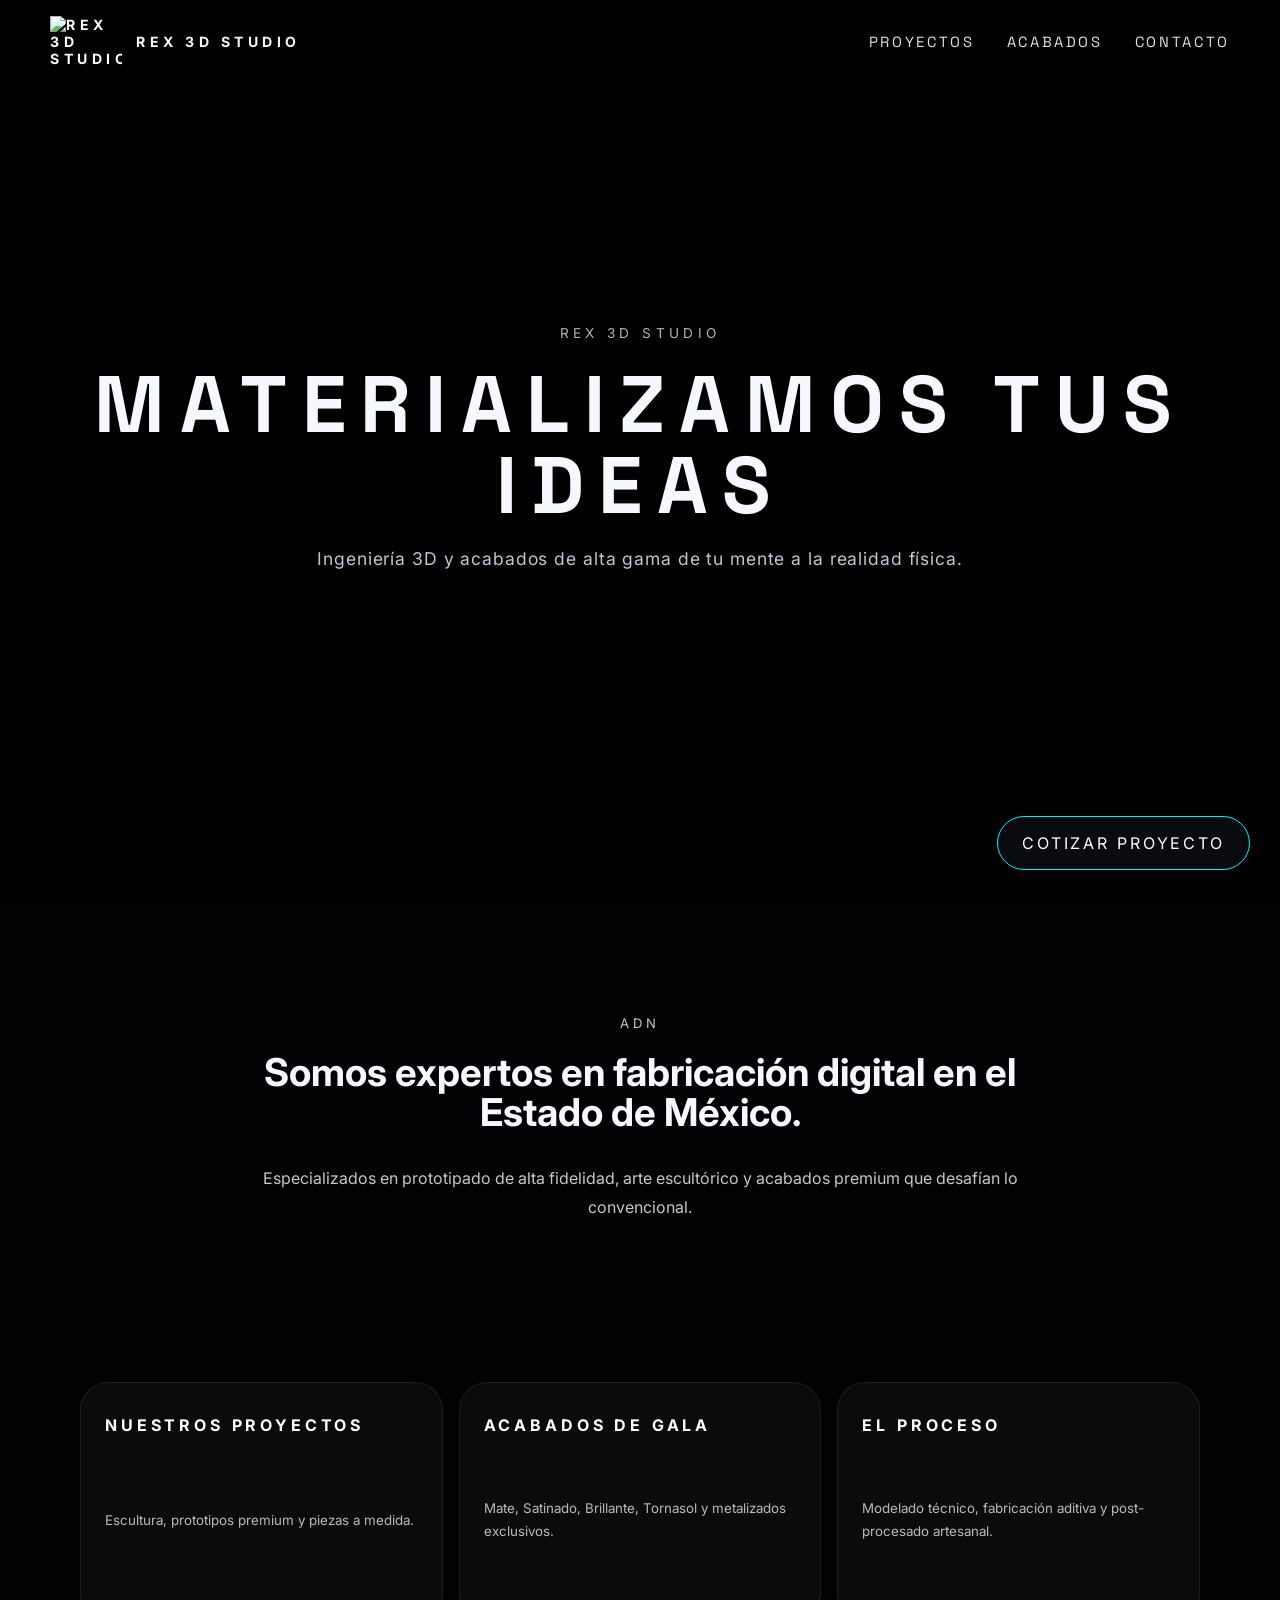
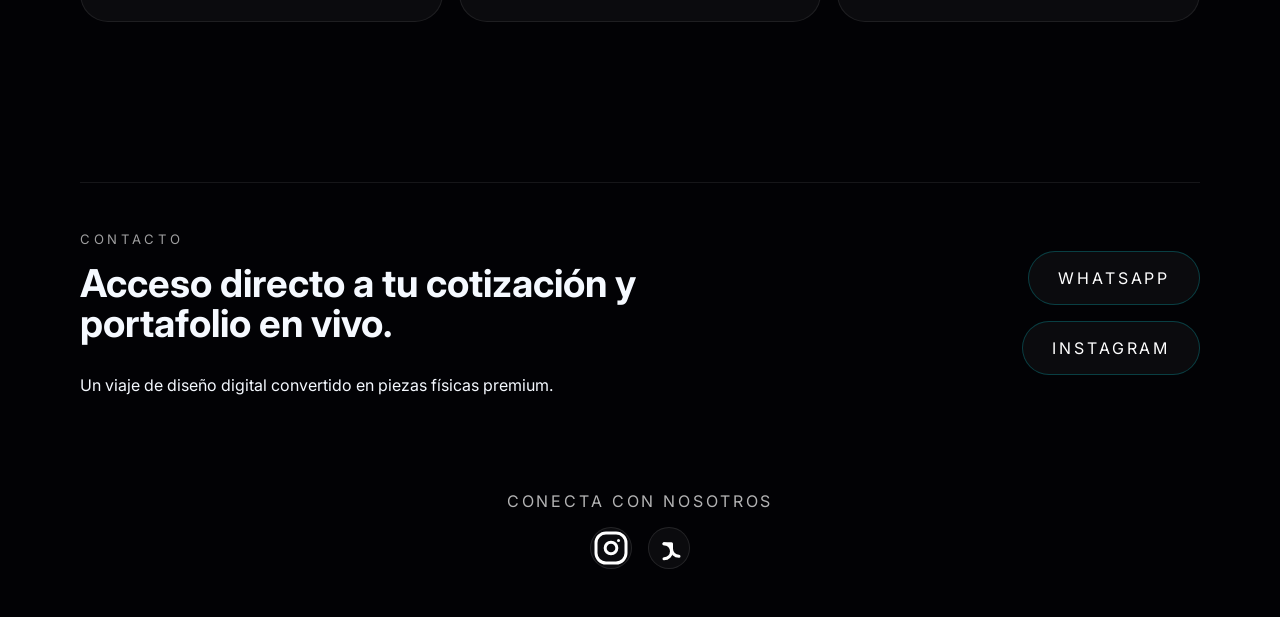
==== commit a77523dc: "esfera  sola" ====
--- a/index.html
+++ b/index.html
@@ -20,7 +20,7 @@
             </a>
             <nav class="nav-links">
                 <a href="#proyectos">Proyectos</a>
-                <a href="#acabados">Acabados</a>
+                <a href="acabados.html">Acabados</a>
                 <a href="#contacto">Contacto</a>
             </nav>
         </div>
@@ -39,26 +39,7 @@
             </div>
         </section>
 
-        <section id="muestrario-acabados" class="section section-muestrario">
-            <div class="section-content muestrario-grid">
-                <div class="muestrario-preview">
-                    <div class="muestrario-canvas-wrapper">
-                        <canvas id="muestrarioCanvas"></canvas>
-                    </div>
-                </div>
-                <div class="muestrario-controls">
-                    <p class="section-eyebrow">Muestrario Dinámico</p>
-                    <h2>Visualiza acabados premium en tiempo real</h2>
-                    <p>Intercambia entre acabados mate y hidrocromo con un render de alta calidad.</p>
-                    <div class="finish-buttons">
-                        <button type="button" class="finish-button" data-material="primer-gris">Primer Gris</button>
-                        <button type="button" class="finish-button" data-material="primer-negro">Primer Negro</button>
-                        <button type="button" class="finish-button" data-material="hidrocromo-verde">Hidrocromo Verde</button>
-                        <button type="button" class="finish-button" data-material="hidrocromo-plata">Hidrocromo Plata</button>
-                    </div>
-                </div>
-            </div>
-        </section>
+        <!-- Muestrario moved to acabados.html -->
 
         <section class="section brand-adn">
             <div class="section-content compact">
--- a/styles.css
+++ b/styles.css
@@ -86,7 +86,7 @@
     width: 100%;
     z-index: 1000;
     padding: 1rem 2rem;
-    transition: transform 0.35s ease, background 0.4s ease, border-bottom 0.4s ease, opacity 0.35s ease;
+    transition: top 0.4s ease, transform 0.35s ease, background 0.4s ease, border-bottom 0.4s ease, opacity 0.35s ease;
     background: transparent;
     transform: translateY(0);
     opacity: 1;
@@ -99,7 +99,8 @@
 }
 
 header.hide {
-    transform: translateY(-105%);
+    top: -120px;
+    transform: none;
     opacity: 0;
     pointer-events: none;
 }
@@ -270,7 +271,7 @@
     border: 1px solid rgba(255, 255, 255, 0.08);
 }
 
-#muestrarioCanvas {
+#muestrario-canvas {
     width: 100%;
     height: 100%;
     display: block;
@@ -404,6 +405,38 @@
 
     .finish-buttons {
         grid-template-columns: 1fr;
+    }
+}
+
+/* Acabados page full layout */
+.acabados-main {
+    padding-top: 88px; /* leave space for fixed header */
+}
+.acabados-grid {
+    display: grid;
+    grid-template-columns: 1.4fr 1fr;
+    gap: 2rem;
+    height: calc(100vh - 88px);
+    padding: 2rem;
+}
+.muestrario-left {
+    width: 100%;
+    height: 100%;
+}
+.muestrario-canvas-wrapper {
+    width: 100%;
+    height: 100%;
+}
+#muestrario-canvas {
+    width: 100% !important;
+    height: 100% !important;
+    display: block;
+}
+
+@media (max-width: 980px) {
+    .acabados-grid {
+        grid-template-columns: 1fr;
+        height: auto;
     }
 }
 
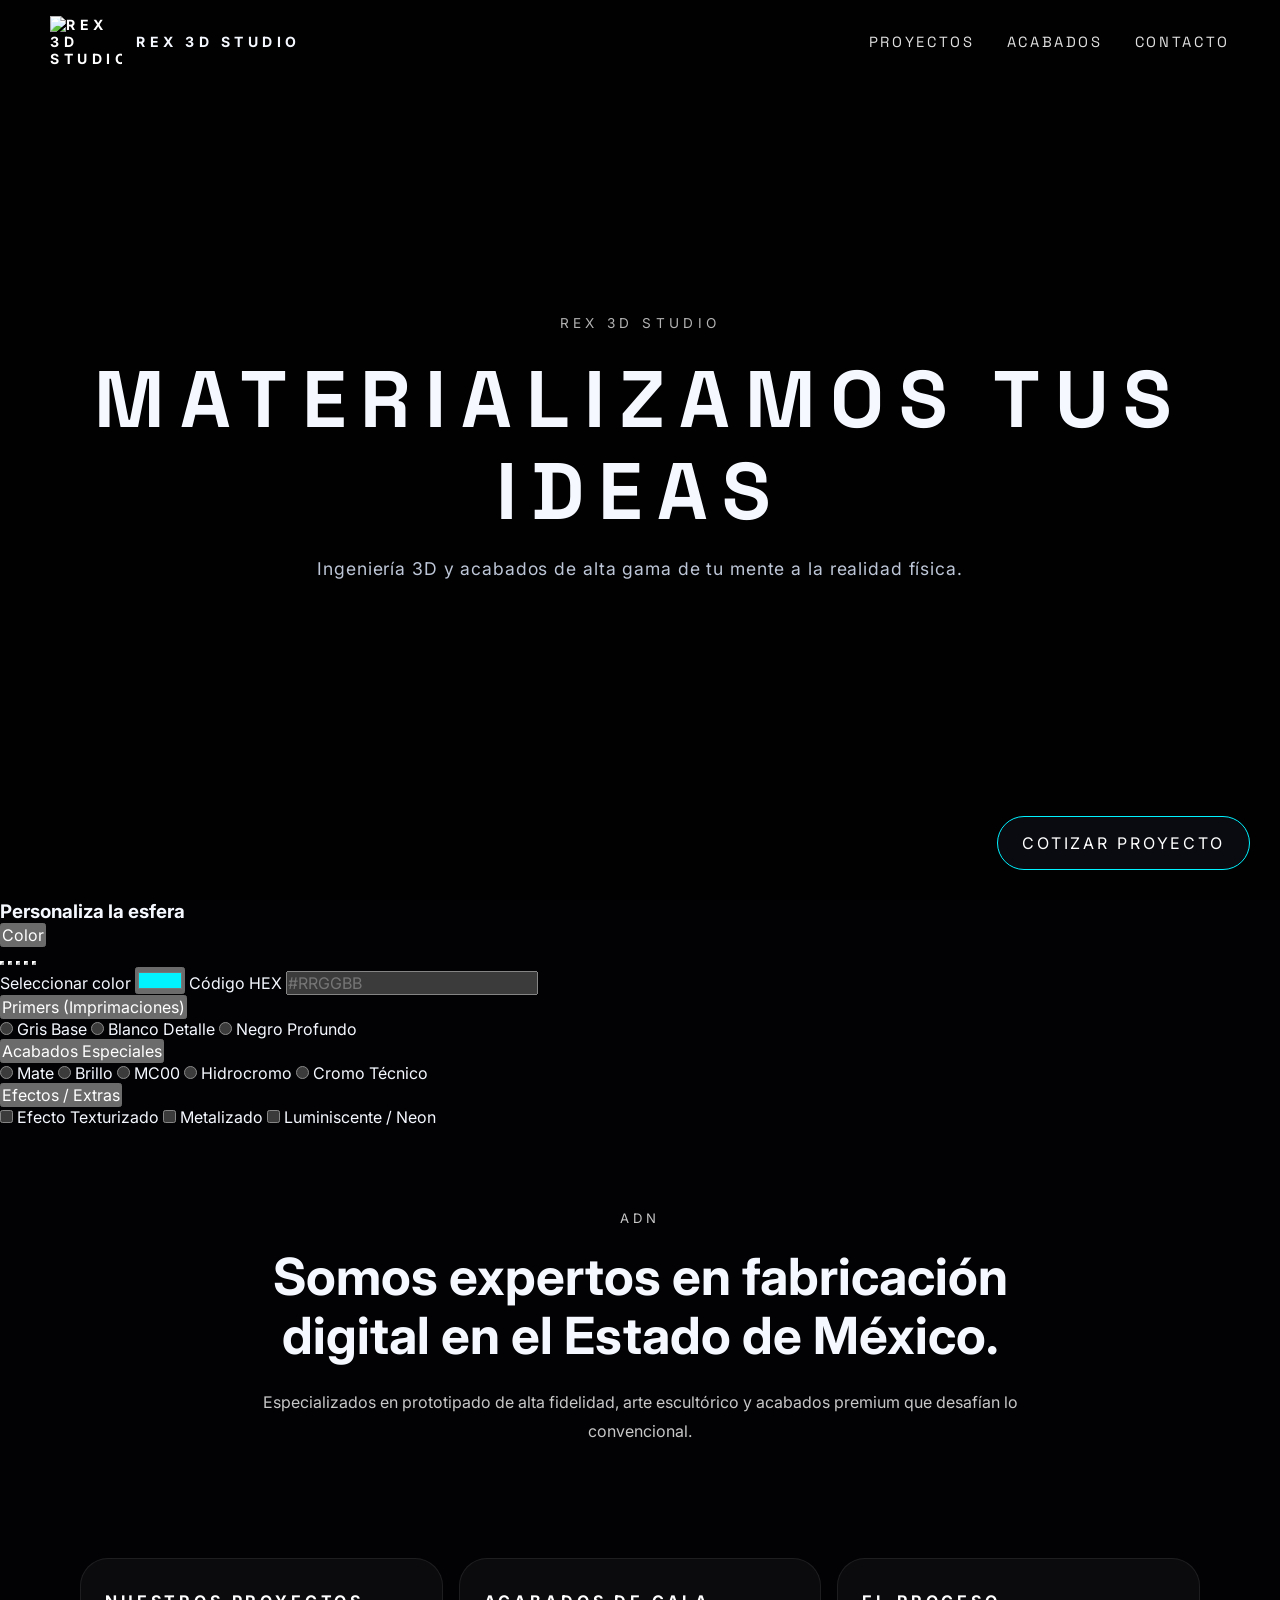
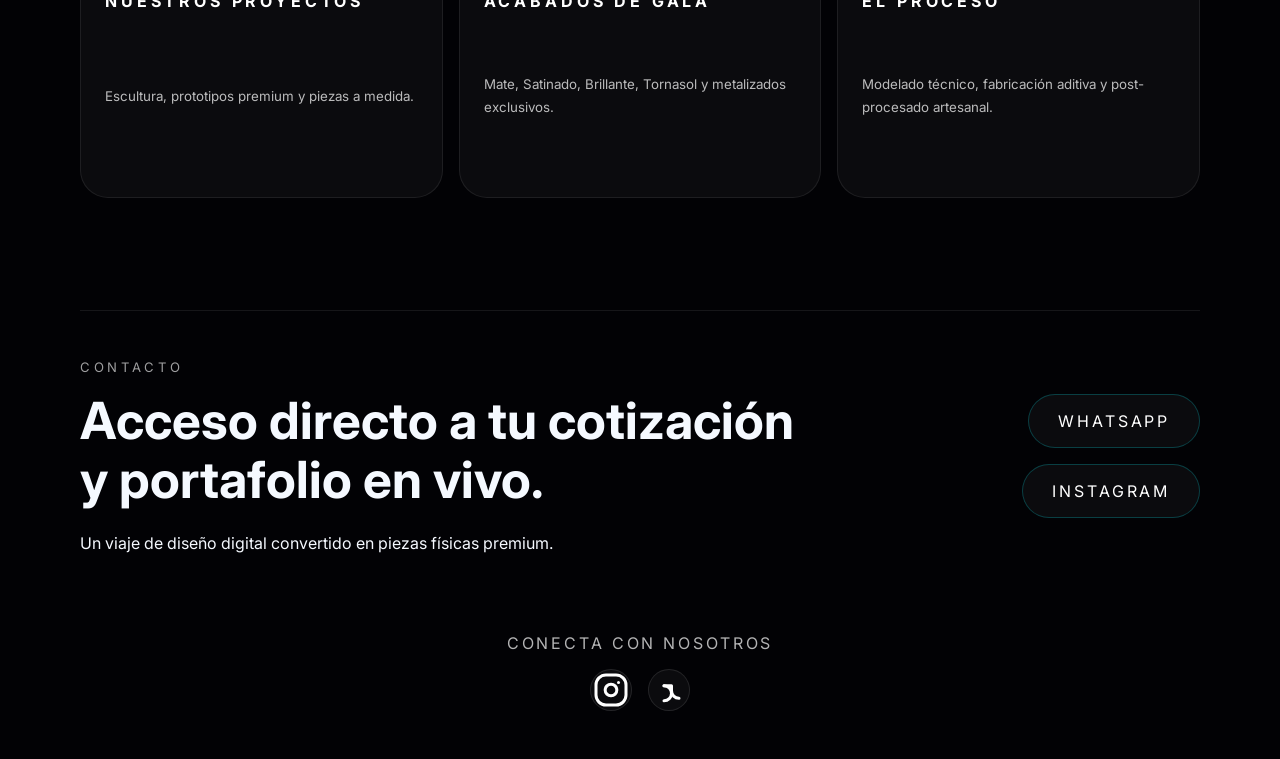
==== commit bc50d3e1: "ajustes de los colores en acabados" ====
--- a/index.html
+++ b/index.html
@@ -40,6 +40,64 @@
         </section>
 
         <!-- Muestrario moved to acabados.html -->
+
+        <!-- Control Panel para personalizar la esfera (Acordeón) -->
+        <aside class="control-panel" id="controlPanel" aria-label="Panel de personalización de la esfera">
+            <div class="control-panel-inner">
+                <h3 class="panel-title">Personaliza la esfera</h3>
+                <div class="accordion" id="customAccordion">
+                    <div class="accordion-item" data-key="color">
+                        <button class="accordion-header" type="button">Color</button>
+                        <div class="accordion-body">
+                            <div class="color-palette" role="list">
+                                <button class="color-swatch" data-hex="#ffffff" style="background:#ffffff" aria-label="#ffffff"></button>
+                                <button class="color-swatch" data-hex="#000000" style="background:#000000" aria-label="#000000"></button>
+                                <button class="color-swatch" data-hex="#ff6b6b" style="background:#ff6b6b" aria-label="#ff6b6b"></button>
+                                <button class="color-swatch" data-hex="#00f3ff" style="background:#00f3ff" aria-label="#00f3ff"></button>
+                                <button class="color-swatch" data-hex="#ffd166" style="background:#ffd166" aria-label="#ffd166"></button>
+                            </div>
+                            <label class="color-input">
+                                Seleccionar color
+                                <input type="color" id="colorPicker" value="#00f3ff">
+                            </label>
+                            <label class="color-hex">
+                                Código HEX
+                                <input type="text" id="colorHex" placeholder="#RRGGBB" maxlength="7">
+                            </label>
+                        </div>
+                    </div>
+
+                    <div class="accordion-item" data-key="primers">
+                        <button class="accordion-header" type="button">Primers (Imprimaciones)</button>
+                        <div class="accordion-body">
+                            <label><input type="radio" name="primer" value="Gris Base"> Gris Base</label>
+                            <label><input type="radio" name="primer" value="Blanco Detalle"> Blanco Detalle</label>
+                            <label><input type="radio" name="primer" value="Negro Profundo"> Negro Profundo</label>
+                        </div>
+                    </div>
+
+                    <div class="accordion-item" data-key="finishes">
+                        <button class="accordion-header" type="button">Acabados Especiales</button>
+                        <div class="accordion-body">
+                            <label><input type="radio" name="finish" value="Mate"> Mate</label>
+                            <label><input type="radio" name="finish" value="Brillo"> Brillo</label>
+                            <label><input type="radio" name="finish" value="MC00"> MC00</label>
+                            <label><input type="radio" name="finish" value="Hidrocromo"> Hidrocromo</label>
+                            <label><input type="radio" name="finish" value="Cromo Técnico"> Cromo Técnico</label>
+                        </div>
+                    </div>
+
+                    <div class="accordion-item" data-key="effects">
+                        <button class="accordion-header" type="button">Efectos / Extras</button>
+                        <div class="accordion-body">
+                            <label><input type="checkbox" name="effect" value="Texturizado"> Efecto Texturizado</label>
+                            <label><input type="checkbox" name="effect" value="Metalizado"> Metalizado</label>
+                            <label><input type="checkbox" name="effect" value="Luminiscente"> Luminiscente / Neon</label>
+                        </div>
+                    </div>
+                </div>
+            </div>
+        </aside>
 
         <section class="section brand-adn">
             <div class="section-content compact">
--- a/styles.css
+++ b/styles.css
@@ -90,6 +90,7 @@
     background: transparent;
     transform: translateY(0);
     opacity: 1;
+    overflow-x: hidden;
 }
 
 header.scroll-active {
@@ -209,25 +210,29 @@
 
 .hero-title {
     font-family: 'Space Grotesk', sans-serif;
-    font-size: clamp(2rem, 8vw, 5rem);
+    font-size: clamp(1.5rem, 7vw, 5rem);
     letter-spacing: 0.18em;
-    line-height: 1.02;
+    line-height: 1.15;
     text-transform: uppercase;
     margin-bottom: 1rem;
+    word-wrap: break-word;
+    overflow-wrap: break-word;
 }
 
 .hero-subtitle {
     color: rgba(225, 236, 255, 0.84);
     letter-spacing: 0.05em;
     text-transform: none;
-    font-size: clamp(0.95rem, 1.4vw, 1.1rem);
+    font-size: clamp(0.9rem, 2.5vw, 1.1rem);
     line-height: 1.8;
-    max-width: 90%;
+    max-width: 95%;
     margin: 0 auto;
+    word-wrap: break-word;
+    overflow-wrap: break-word;
 }
 
 .section {
-    padding: 6rem 2rem 4rem;
+    padding: 4rem 2rem 3rem;
 }
 
 .brand-adn .section-content {
@@ -261,22 +266,6 @@
     justify-content: center;
 }
 
-.muestrario-canvas-wrapper {
-    width: 100%;
-    min-height: 420px;
-    border-radius: 32px;
-    overflow: hidden;
-    background: radial-gradient(circle at top, rgba(0, 255, 255, 0.14), rgba(1, 4, 11, 0.95));
-    box-shadow: 0 30px 80px rgba(0, 255, 255, 0.08);
-    border: 1px solid rgba(255, 255, 255, 0.08);
-}
-
-#muestrario-canvas {
-    width: 100%;
-    height: 100%;
-    display: block;
-}
-
 .muestrario-controls {
     display: flex;
     flex-direction: column;
@@ -284,8 +273,11 @@
 }
 
 .muestrario-controls h2 {
-    font-size: clamp(2rem, 3vw, 2.8rem);
+    font-size: clamp(1.4rem, 4vw, 2.8rem);
     margin-top: 0.25rem;
+    line-height: 1.15;
+    word-wrap: break-word;
+    overflow-wrap: break-word;
 }
 
 .finish-buttons {
@@ -422,10 +414,22 @@
 .muestrario-left {
     width: 100%;
     height: 100%;
-}
-.muestrario-canvas-wrapper {
+    display: flex;
+    align-items: center;
+    justify-content: center;
+}
+.contenedor-tarjeta-esfera {
     width: 100%;
-    height: 100%;
+    height: 500px;
+    max-height: 500px;
+    background: #000000;
+    border: 1px solid rgba(0, 255, 255, 0.2);
+    border-radius: 24px;
+    display: flex;
+    align-items: center;
+    justify-content: center;
+    overflow: hidden;
+    position: relative;
 }
 #muestrario-canvas {
     width: 100% !important;
@@ -438,7 +442,36 @@
         grid-template-columns: 1fr;
         height: auto;
     }
-}
+    .acabados-main {
+        padding-top: 80px;
+    }
+}
+
+@media (max-width: 720px) {
+    .acabados-main {
+        padding-top: 70px;
+    }
+    .acabados-grid {
+        gap: 1.5rem;
+        padding: 1.5rem;
+        height: auto;
+    }
+    .contenedor-tarjeta-esfera {
+        height: 350px;
+        max-height: 350px;
+        border-radius: 16px;
+    }
+}
+
+@media (max-width: 480px) {
+    .acabados-main {
+        padding-top: 60px;
+    }
+    .acabados-grid {
+        gap: 1rem;
+        padding: 1rem;
+    }
+    .muestrario-right {\n        padding: 1rem;\n    }\n    .contenedor-tarjeta-esfera {\n        height: 250px;\n        max-height: 250px;\n        border-radius: 12px;\n    }\n    .muestrario-right h2 {\n        font-size: clamp(1.2rem, 4vw, 1.8rem);\n    }\n    .muestrario-right .section-eyebrow {\n        font-size: 0.7rem;\n    }\n    .muestrario-right .detail-copy {\n        font-size: 0.85rem;\n    }\n}
 
 .miniapp-grid {
     display: grid;
@@ -738,10 +771,12 @@
 }
 
 .section h2 {
-    font-size: clamp(2rem, 3vw, 3.6rem);
-    line-height: 1.05;
-    margin-bottom: 2rem;
+    font-size: clamp(1.5rem, 4vw, 3.6rem);
+    line-height: 1.15;
+    margin-bottom: 1.5rem;
     max-width: 760px;
+    word-wrap: break-word;
+    overflow-wrap: break-word;
 }
 
 .cards-grid,
@@ -944,8 +979,11 @@
 }
 
 .quote-modal-card h2 {
-    font-size: clamp(2rem, 2.5vw, 2.6rem);
+    font-size: clamp(1.3rem, 4vw, 2.6rem);
     margin-bottom: 0.8rem;
+    line-height: 1.15;
+    word-wrap: break-word;
+    overflow-wrap: break-word;
 }
 
 .quote-modal-card p {
@@ -1187,19 +1225,25 @@
 
 @media (max-width: 720px) {
     header {
-        padding: 1rem 1rem;
+        padding: 0.75rem 1rem;
     }
     .header-inner {
+        gap: 0.5rem;
+        flex-wrap: wrap;
+    }
+    .brand {
+        font-size: 0.7rem;
+        gap: 0.6rem;
+    }
+    .logo-image {
+        max-width: 48px;
+    }
+    .nav-links {
         gap: 0.75rem;
-        flex-wrap: wrap;
-    }
-    .nav-links {
-        gap: 1rem;
-        font-size: 0.78rem;
-    }
-    .hero-title {
-        font-size: clamp(3rem, 12vw, 4.2rem);
-        letter-spacing: 0.22em;
+        font-size: 0.65rem;
+    }
+    .section {
+        padding: 3rem 1.5rem 2rem;
     }
     .cards-grid,
     .finishes-grid {
@@ -1210,8 +1254,297 @@
         align-items: flex-start;
     }
     .sticky-quote {
-        right: 16px;
-        bottom: 16px;
-        padding: 0.95rem 1.3rem;
-    }
-}
+        right: 12px;
+        bottom: 12px;
+        padding: 0.85rem 1.1rem;
+        font-size: 0.75rem;
+    }
+    .detail-overlay-card {
+        padding: 1.8rem;
+    }
+    .quote-modal-card {
+        padding: 1.8rem;
+        width: 95vw;
+    }
+}
+
+@media (max-width: 480px) {
+    html, body {
+        width: 100vw;
+        overflow-x: hidden;
+    }
+    header {
+        padding: 0.6rem 0.8rem;
+    }
+    .header-inner {
+        gap: 0.3rem;
+    }
+    .brand {
+        font-size: 0.6rem;
+        gap: 0.4rem;
+        letter-spacing: 0.15em;
+    }
+    .logo-image {
+        max-width: 40px;
+    }
+    .nav-links {
+        gap: 0.5rem;
+        font-size: 0.55rem;
+        letter-spacing: 0.1em;
+    }
+    .nav-links a {
+        white-space: nowrap;
+    }
+    .hero {
+        height: 85vh;
+    }
+    .hero-copy {
+        padding: 0 1rem;
+        max-width: 100%;
+    }
+    .eyebrow {
+        font-size: 0.7rem;
+        margin-bottom: 1rem;
+        letter-spacing: 0.25em;
+    }
+    .hero-title {
+        font-size: clamp(1.2rem, 6vw, 2.5rem);
+        margin-bottom: 0.8rem;
+        letter-spacing: 0.1em;
+    }
+    .hero-subtitle {
+        font-size: clamp(0.85rem, 2vw, 0.95rem);
+        max-width: 100%;
+        margin: 0 1rem;
+    }
+    .section {
+        padding: 2.5rem 1rem 2rem;
+    }
+    .section-eyebrow {
+        font-size: 0.7rem;
+        letter-spacing: 0.2em;
+        margin-bottom: 0.8rem;
+    }
+    .section h2 {
+        font-size: clamp(1.2rem, 3.5vw, 2rem);
+        margin-bottom: 1.2rem;
+    }
+    .miniapp-grid {
+        gap: 0.8rem;
+    }
+    .detail-card {
+        padding: 1.5rem 1.2rem;
+        min-height: 200px;
+        gap: 0.8rem;
+    }
+    .miniapp-label {
+        font-size: 0.85rem;
+        letter-spacing: 0.18em;
+    }
+    .detail-card small {
+        font-size: 0.8rem;
+    }
+    .contact-link {
+        padding: 0.85rem 1.4rem;
+        font-size: 0.75rem;
+    }
+    .sticky-quote {
+        padding: 0.7rem 1rem;
+        font-size: 0.65rem;
+        right: 8px;
+        bottom: 8px;
+        letter-spacing: 0.1em;
+    }
+    .detail-overlay-card {
+        padding: 1.4rem;
+        border-radius: 20px;
+    }
+    .detail-close {
+        width: 36px;
+        height: 36px;
+        font-size: 1.1rem;
+    }
+    .quote-modal-card {
+        padding: 1.4rem;
+        width: 95vw;
+        max-height: 90vh;
+        border-radius: 20px;
+    }
+    .modal-close {
+        width: 36px;
+        height: 36px;
+        font-size: 1.1rem;
+    }
+    .quote-form label {
+        font-size: 0.9rem;
+    }
+    .quote-form select,
+    .quote-form input,
+    .quote-form textarea {
+        padding: 0.85rem 0.9rem;
+        font-size: 1rem;
+        border-radius: 12px;
+    }
+    .dimension-grid {
+        grid-template-columns: 1fr;
+        gap: 0.8rem;
+    }
+    .file-upload {
+        padding: 0.8rem;
+        border-radius: 12px;
+    }
+    .file-upload span {
+        padding: 0.8rem 0.9rem;
+        border-radius: 12px;
+        font-size: 0.85rem;
+    }
+    .step-controls {
+        flex-direction: column;
+        gap: 0.8rem;
+    }
+    .btn-upload,
+    .btn-secondary,
+    .btn-whatsapp,
+    .step-footer button {
+        padding: 0.9rem 1rem;
+        font-size: 0.85rem;
+        width: 100%;
+    }
+    .estimate-result strong {
+        font-size: 1.8rem;
+    }
+    .estimate-result p {
+        font-size: 0.9rem;
+    }
+    .process-grid .process-step {
+        padding: 1.2rem 1rem;
+    }
+    .finish-list {
+        grid-template-columns: 1fr;
+    }
+    .detail-gallery {
+        grid-template-columns: 1fr;
+    }
+    .finish-buttons {
+        grid-template-columns: 1fr;
+        gap: 0.8rem;
+    }
+    .finish-button {
+        padding: 0.85rem 1rem;
+        font-size: 0.8rem;
+    }
+    .section-content {
+        padding: 0 1rem;
+    }
+
+
+/* Control Panel (Acordeón) */
+.control-panel {
+    position: fixed;
+    right: 24px;
+    top: 120px;
+    width: 320px;
+    max-width: 92vw;
+    z-index: 2000;
+    border-radius: 14px;
+    padding: 0.8rem;
+    background: linear-gradient(180deg, rgba(255,255,255,0.04), rgba(255,255,255,0.02));
+    border: 1px solid rgba(255,255,255,0.06);
+    backdrop-filter: blur(10px) saturate(120%);
+    box-shadow: 0 10px 30px rgba(0,0,0,0.5);
+}
+.control-panel-inner {
+    display: flex;
+    flex-direction: column;
+    gap: 0.6rem;
+}
+.panel-title {
+    font-family: 'Space Grotesk', sans-serif;
+    font-size: 1rem;
+    letter-spacing: 0.14em;
+    text-transform: uppercase;
+    color: var(--accent);
+    margin: 0 0 0.4rem 0;
+}
+.accordion {
+    display: flex;
+    flex-direction: column;
+    gap: 0.45rem;
+}
+.accordion-item {
+    border-radius: 12px;
+    overflow: hidden;
+    border: 1px solid rgba(255,255,255,0.04);
+}
+.accordion-header {
+    width: 100%;
+    display: flex;
+    align-items: center;
+    justify-content: space-between;
+    padding: 0.8rem 1rem;
+    background: rgba(255,255,255,0.02);
+    color: #fff;
+    font-weight: 600;
+    cursor: pointer;
+    border: none;
+    text-align: left;
+}
+.accordion-body {
+    max-height: 0;
+    overflow: hidden;
+    transition: max-height 0.32s ease, padding 0.28s ease;
+    padding: 0 1rem;
+    display: flex;
+    flex-direction: column;
+    gap: 0.6rem;
+}
+.accordion-item.open .accordion-body {
+    max-height: 480px;
+    padding: 0.8rem 1rem 1rem 1rem;
+}
+.color-palette {
+    display: flex;
+    gap: 0.5rem;
+}
+.color-swatch {
+    width: 34px;
+    height: 34px;
+    border-radius: 8px;
+    border: 1px solid rgba(255,255,255,0.12);
+    cursor: pointer;
+}
+.color-input input,
+.color-hex input {
+    width: 100%;
+    margin-top: 0.4rem;
+    padding: 0.5rem;
+    border-radius: 8px;
+    border: 1px solid rgba(255,255,255,0.06);
+    background: rgba(255,255,255,0.02);
+    color: #fff;
+}
+.accordion-body label { color: rgba(255,255,255,0.9); }
+
+@media (max-width: 920px) {
+    .control-panel { right: 16px; top: 100px; width: 300px; }
+}
+
+@media (max-width: 720px) {
+    .control-panel { right: 12px; top: 84px; width: 280px; }
+}
+
+@media (max-width: 480px) {
+    .control-panel {
+        left: 50%;
+        right: auto;
+        transform: translateX(-50%);
+        bottom: 12px;
+        top: auto;
+        width: 94vw;
+        padding: 0.6rem;
+        border-radius: 12px;
+    }
+    .control-panel-inner { gap: 0.4rem; }
+    .accordion-header { padding: 0.6rem 0.8rem; }
+    .color-swatch { width: 28px; height: 28px; }
+}
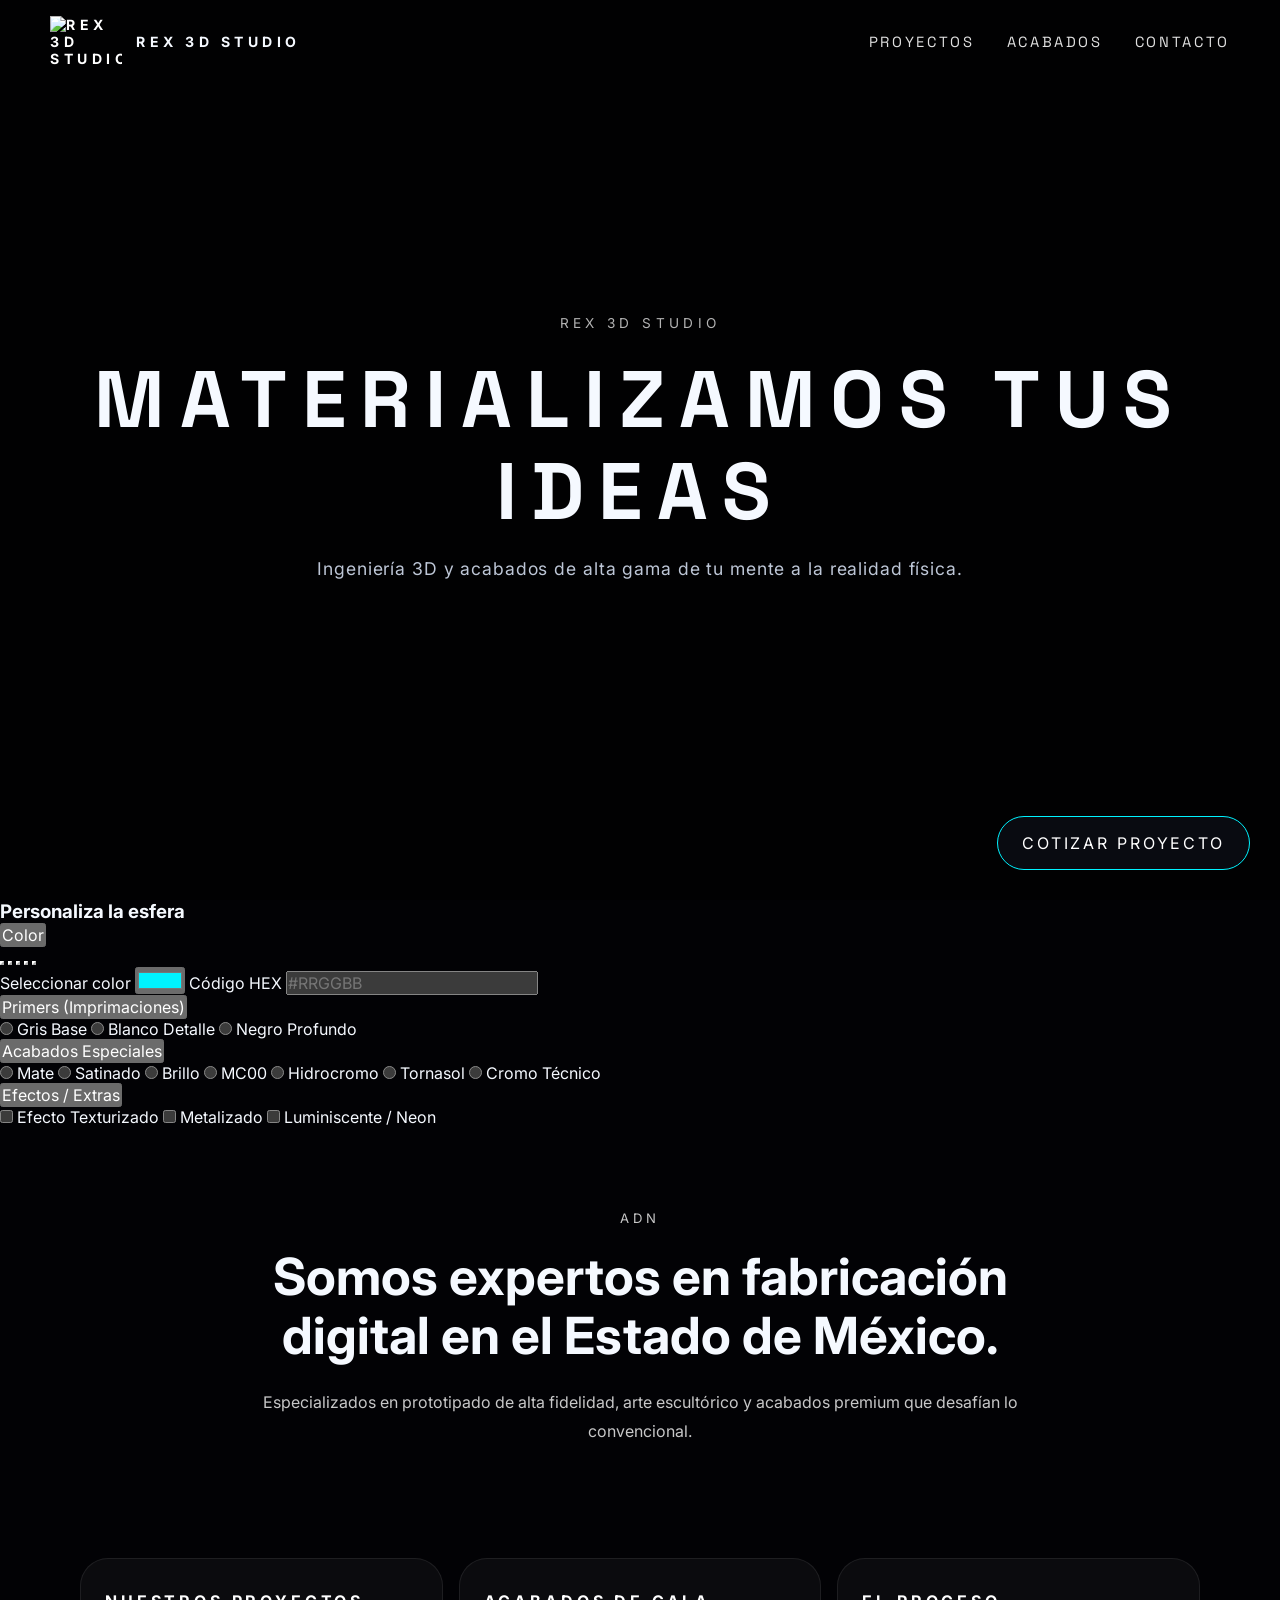
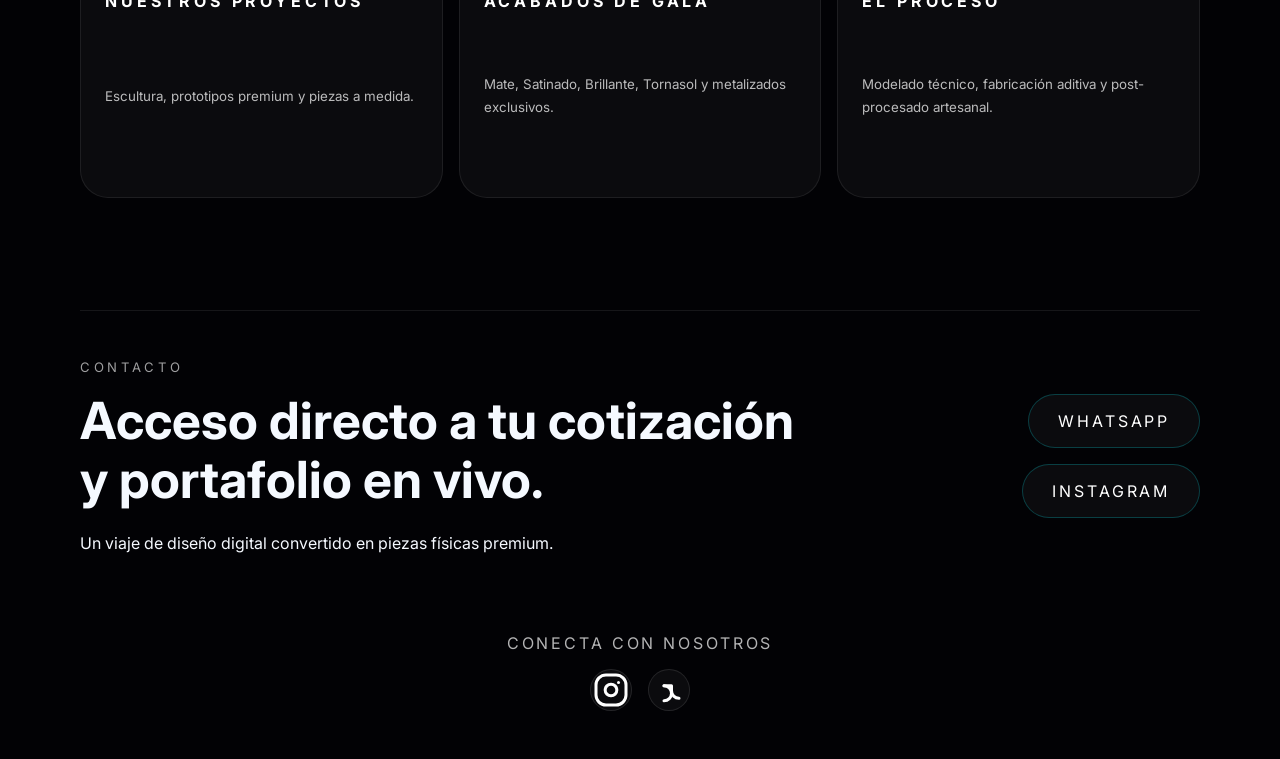
==== commit ddf0fbfe: "panes estilos" ====
--- a/index.html
+++ b/index.html
@@ -80,9 +80,11 @@
                         <button class="accordion-header" type="button">Acabados Especiales</button>
                         <div class="accordion-body">
                             <label><input type="radio" name="finish" value="Mate"> Mate</label>
+                            <label><input type="radio" name="finish" value="Satinado"> Satinado</label>
                             <label><input type="radio" name="finish" value="Brillo"> Brillo</label>
                             <label><input type="radio" name="finish" value="MC00"> MC00</label>
                             <label><input type="radio" name="finish" value="Hidrocromo"> Hidrocromo</label>
+                            <label><input type="radio" name="finish" value="Tornasol"> Tornasol</label>
                             <label><input type="radio" name="finish" value="Cromo Técnico"> Cromo Técnico</label>
                         </div>
                     </div>
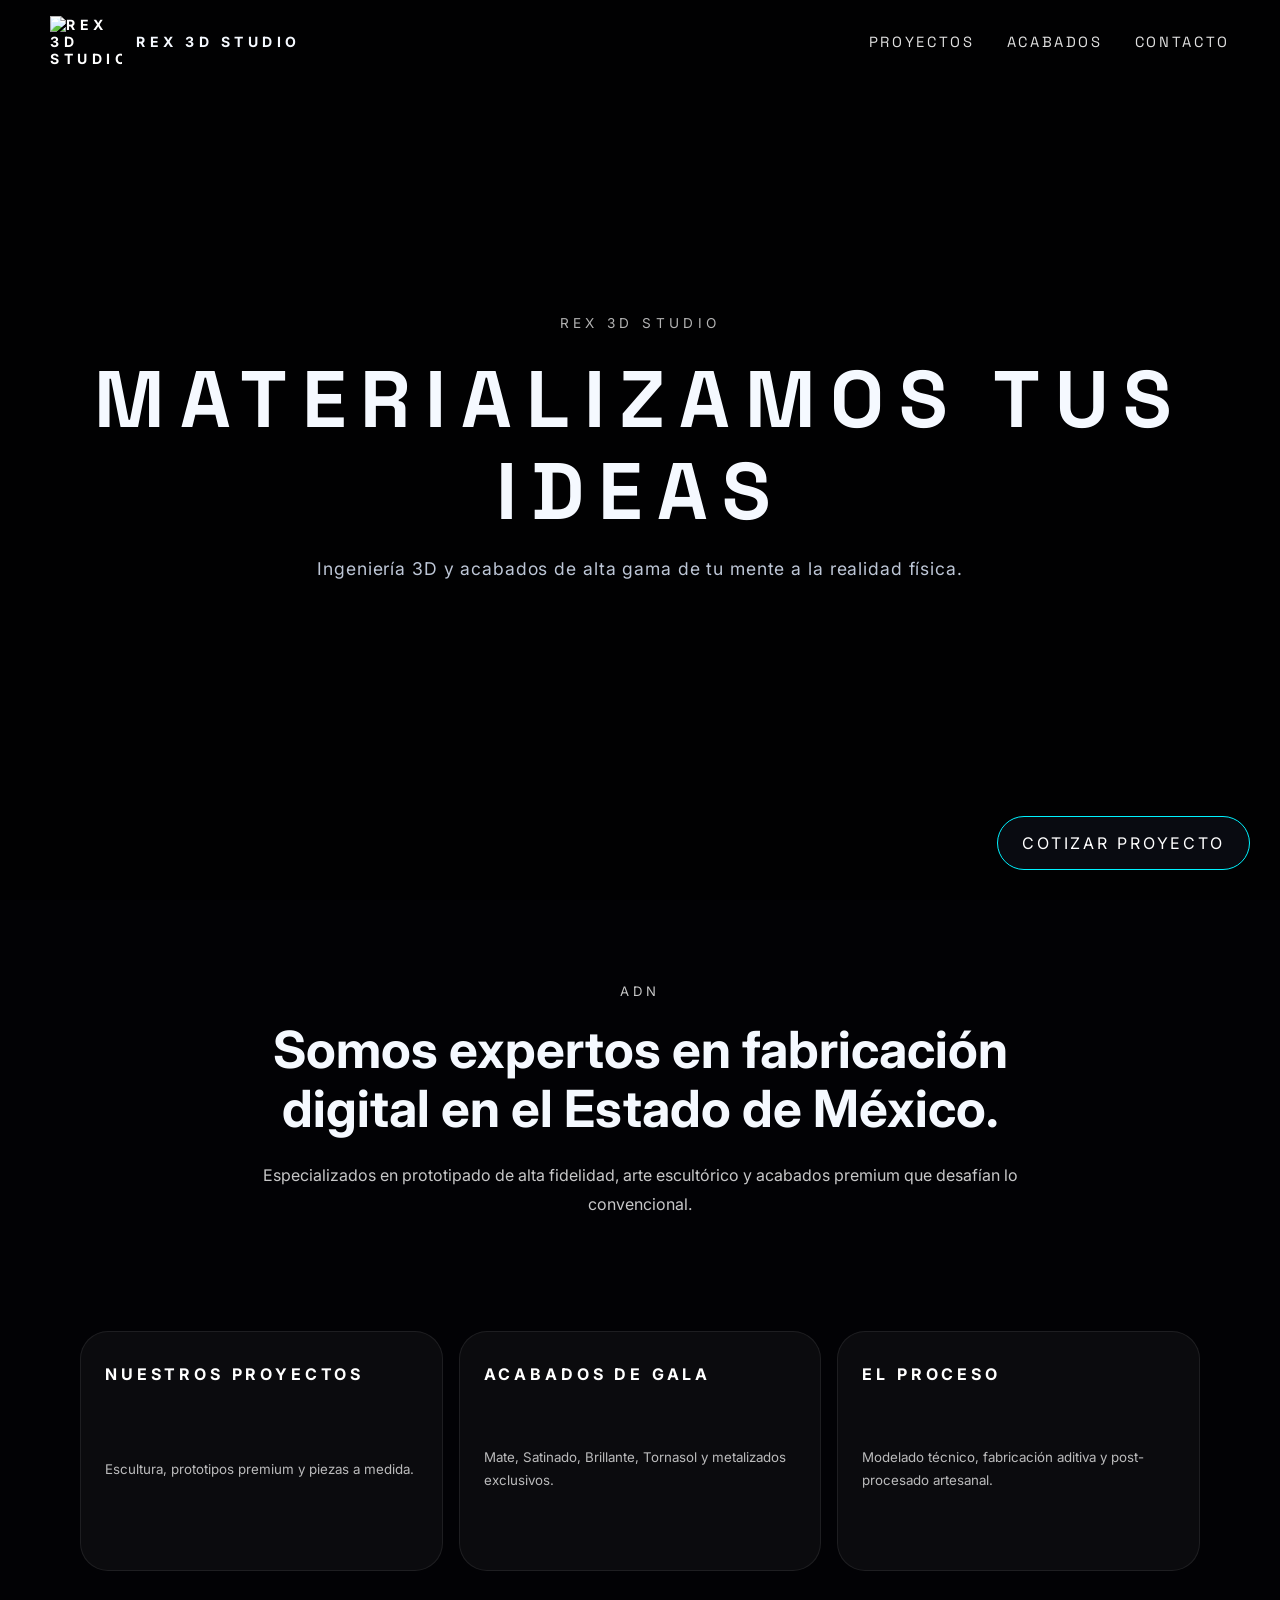
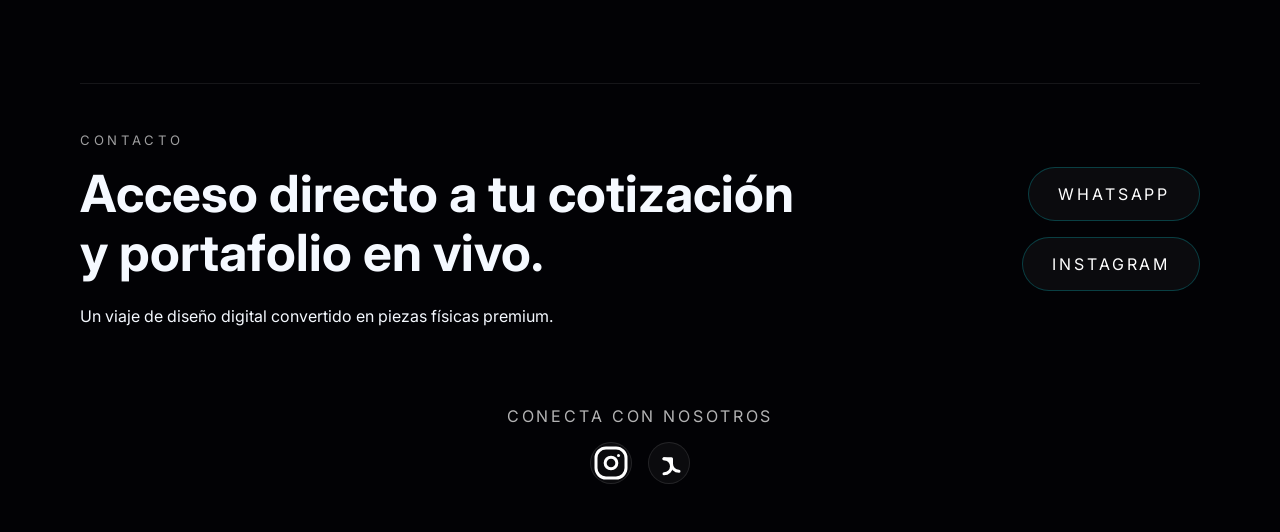
==== commit 9ffcf44f: "re ubi panel" ====
--- a/index.html
+++ b/index.html
@@ -41,65 +41,7 @@
 
         <!-- Muestrario moved to acabados.html -->
 
-        <!-- Control Panel para personalizar la esfera (Acordeón) -->
-        <aside class="control-panel" id="controlPanel" aria-label="Panel de personalización de la esfera">
-            <div class="control-panel-inner">
-                <h3 class="panel-title">Personaliza la esfera</h3>
-                <div class="accordion" id="customAccordion">
-                    <div class="accordion-item" data-key="color">
-                        <button class="accordion-header" type="button">Color</button>
-                        <div class="accordion-body">
-                            <div class="color-palette" role="list">
-                                <button class="color-swatch" data-hex="#ffffff" style="background:#ffffff" aria-label="#ffffff"></button>
-                                <button class="color-swatch" data-hex="#000000" style="background:#000000" aria-label="#000000"></button>
-                                <button class="color-swatch" data-hex="#ff6b6b" style="background:#ff6b6b" aria-label="#ff6b6b"></button>
-                                <button class="color-swatch" data-hex="#00f3ff" style="background:#00f3ff" aria-label="#00f3ff"></button>
-                                <button class="color-swatch" data-hex="#ffd166" style="background:#ffd166" aria-label="#ffd166"></button>
-                            </div>
-                            <label class="color-input">
-                                Seleccionar color
-                                <input type="color" id="colorPicker" value="#00f3ff">
-                            </label>
-                            <label class="color-hex">
-                                Código HEX
-                                <input type="text" id="colorHex" placeholder="#RRGGBB" maxlength="7">
-                            </label>
-                        </div>
-                    </div>
-
-                    <div class="accordion-item" data-key="primers">
-                        <button class="accordion-header" type="button">Primers (Imprimaciones)</button>
-                        <div class="accordion-body">
-                            <label><input type="radio" name="primer" value="Gris Base"> Gris Base</label>
-                            <label><input type="radio" name="primer" value="Blanco Detalle"> Blanco Detalle</label>
-                            <label><input type="radio" name="primer" value="Negro Profundo"> Negro Profundo</label>
-                        </div>
-                    </div>
-
-                    <div class="accordion-item" data-key="finishes">
-                        <button class="accordion-header" type="button">Acabados Especiales</button>
-                        <div class="accordion-body">
-                            <label><input type="radio" name="finish" value="Mate"> Mate</label>
-                            <label><input type="radio" name="finish" value="Satinado"> Satinado</label>
-                            <label><input type="radio" name="finish" value="Brillo"> Brillo</label>
-                            <label><input type="radio" name="finish" value="MC00"> MC00</label>
-                            <label><input type="radio" name="finish" value="Hidrocromo"> Hidrocromo</label>
-                            <label><input type="radio" name="finish" value="Tornasol"> Tornasol</label>
-                            <label><input type="radio" name="finish" value="Cromo Técnico"> Cromo Técnico</label>
-                        </div>
-                    </div>
-
-                    <div class="accordion-item" data-key="effects">
-                        <button class="accordion-header" type="button">Efectos / Extras</button>
-                        <div class="accordion-body">
-                            <label><input type="checkbox" name="effect" value="Texturizado"> Efecto Texturizado</label>
-                            <label><input type="checkbox" name="effect" value="Metalizado"> Metalizado</label>
-                            <label><input type="checkbox" name="effect" value="Luminiscente"> Luminiscente / Neon</label>
-                        </div>
-                    </div>
-                </div>
-            </div>
-        </aside>
+        
 
         <section class="section brand-adn">
             <div class="section-content compact">
--- a/styles.css
+++ b/styles.css
@@ -477,6 +477,31 @@
     display: grid;
     gap: 1rem;
     grid-template-columns: repeat(3, minmax(0, 1fr));
+}
+
+/* When control panel is placed inside the sphere container make it absolute */
+.contenedor-tarjeta-esfera .control-panel {
+    position: absolute;
+    top: 12px;
+    right: 12px;
+    width: 280px;
+    max-width: calc(100% - 24px);
+    transform: none;
+    box-shadow: 0 18px 48px rgba(0,0,0,0.5);
+}
+
+@media (max-width: 720px) {
+    .contenedor-tarjeta-esfera .control-panel { width: 240px; right: 8px; top: 8px; }
+}
+
+@media (max-width: 480px) {
+    .contenedor-tarjeta-esfera .control-panel {
+        left: 50%;
+        right: auto;
+        transform: translateX(-50%);
+        top: 8px;
+        width: 94%;
+    }
 }
 
 .detail-card {
